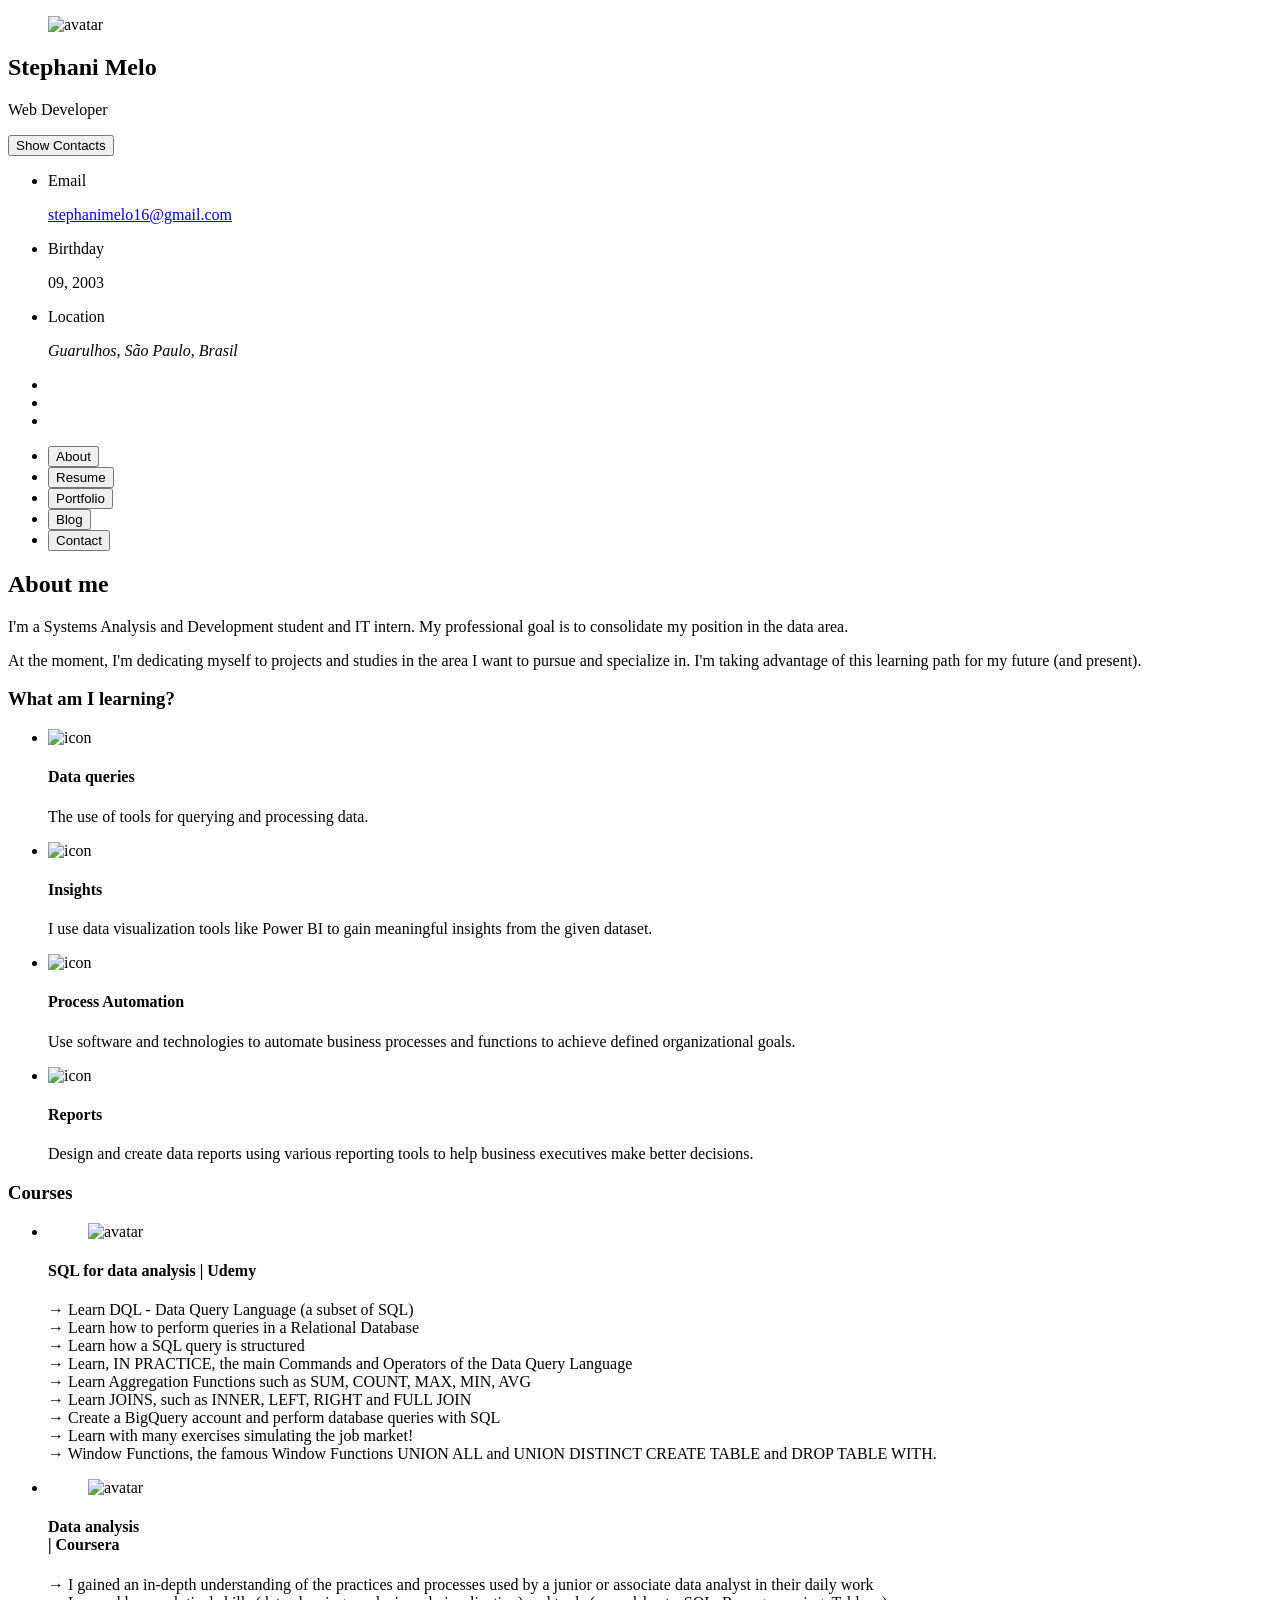
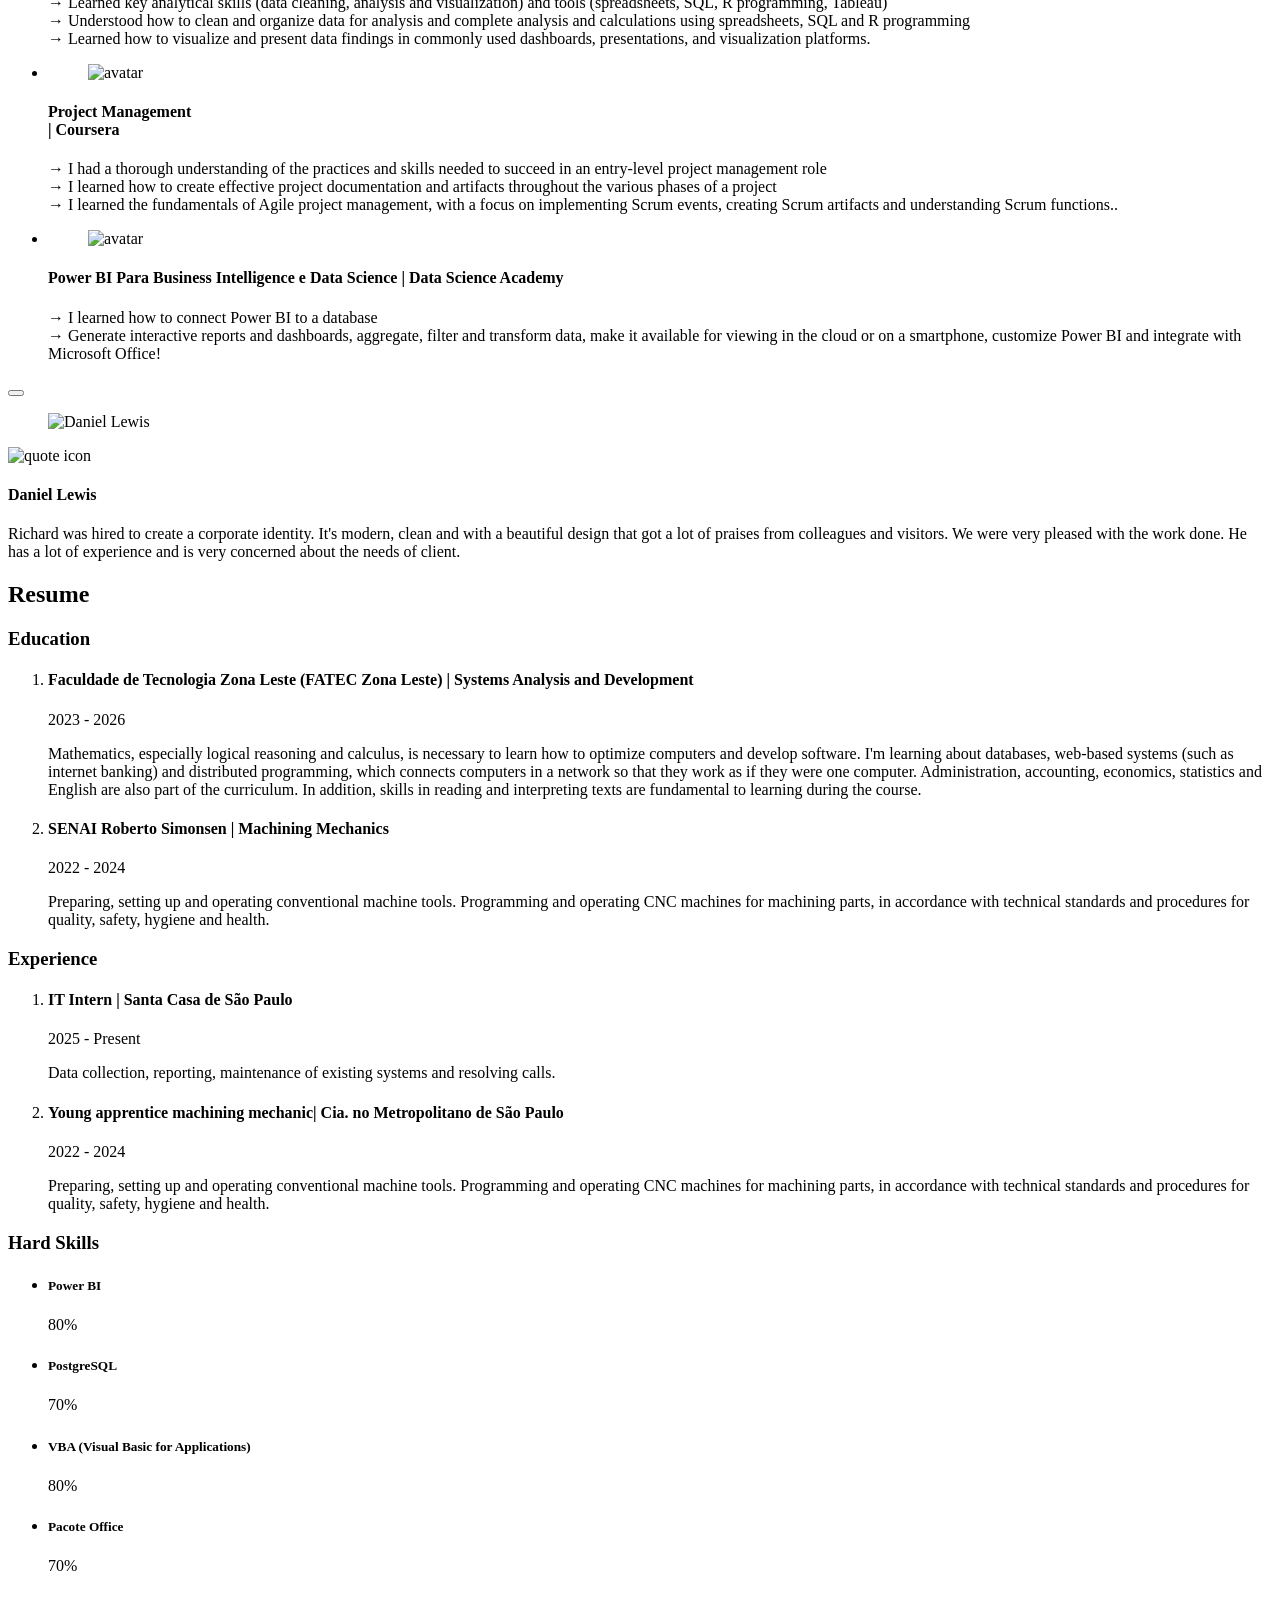
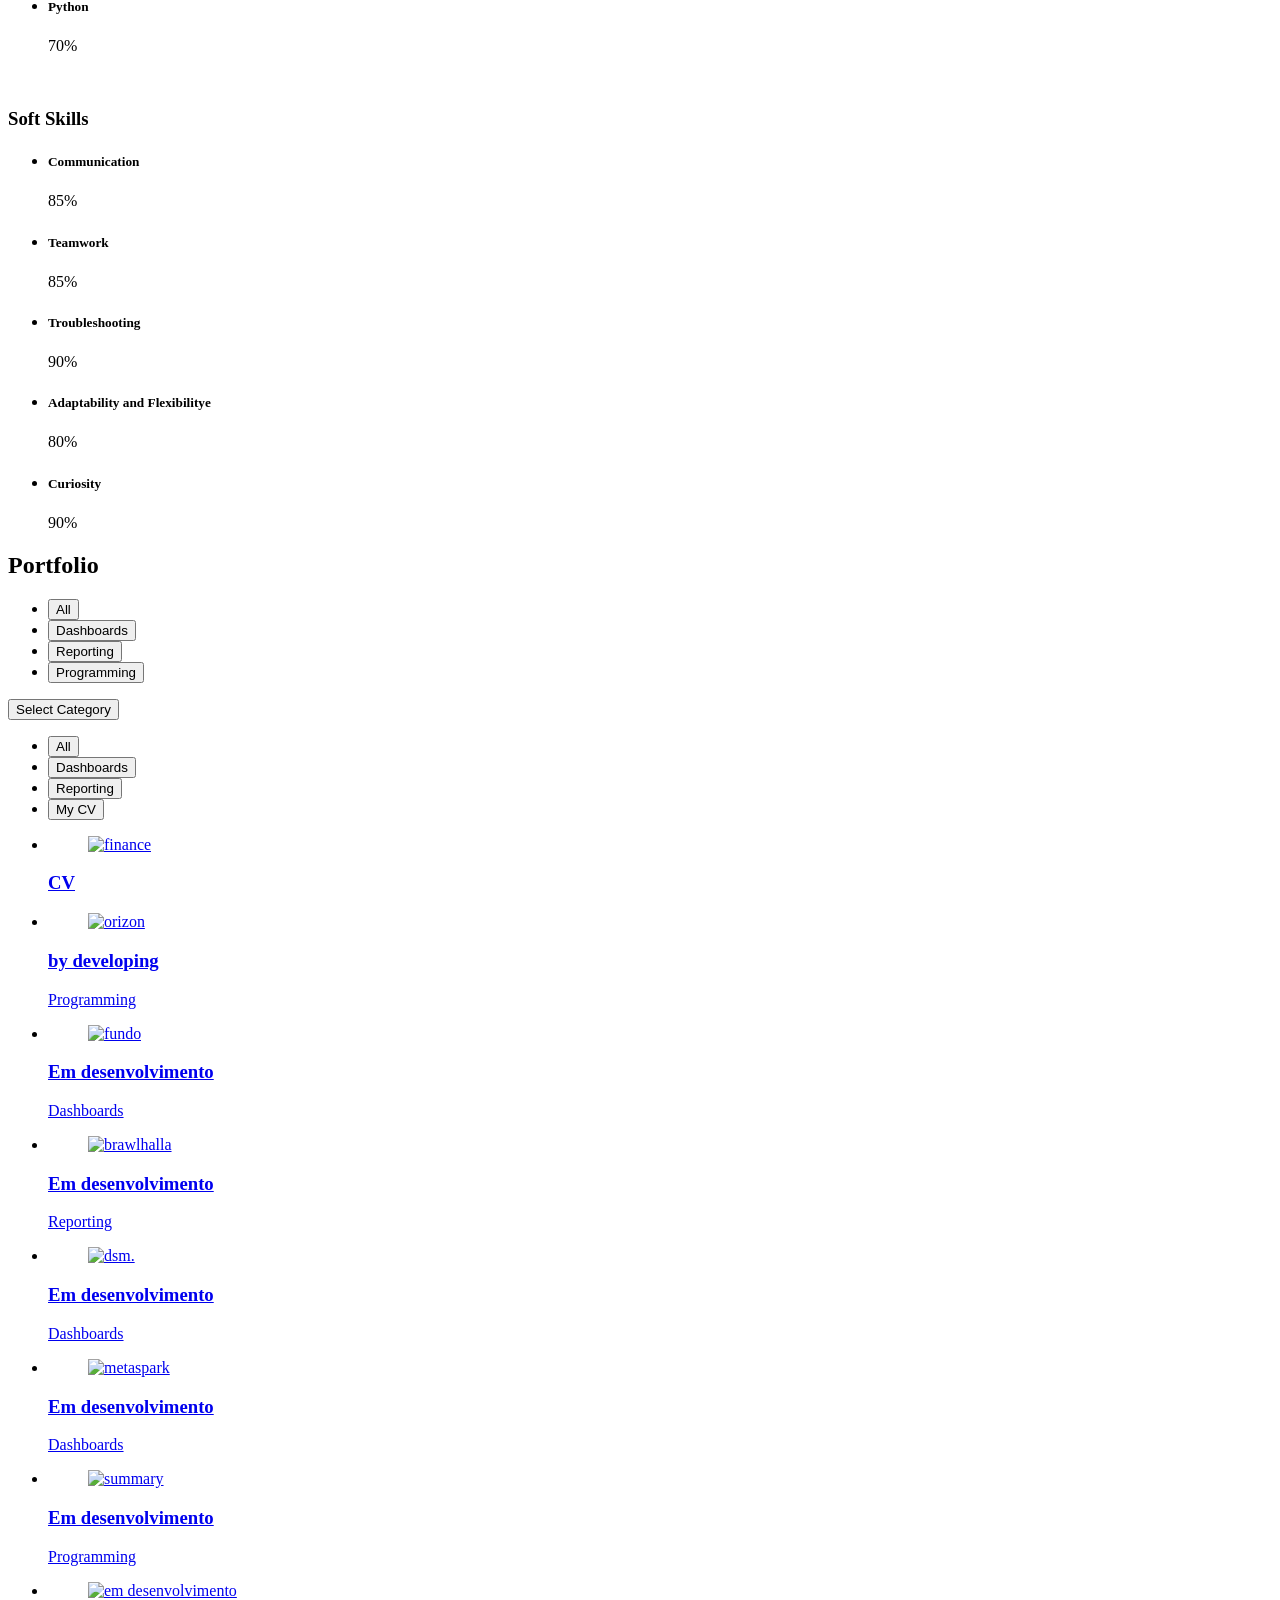
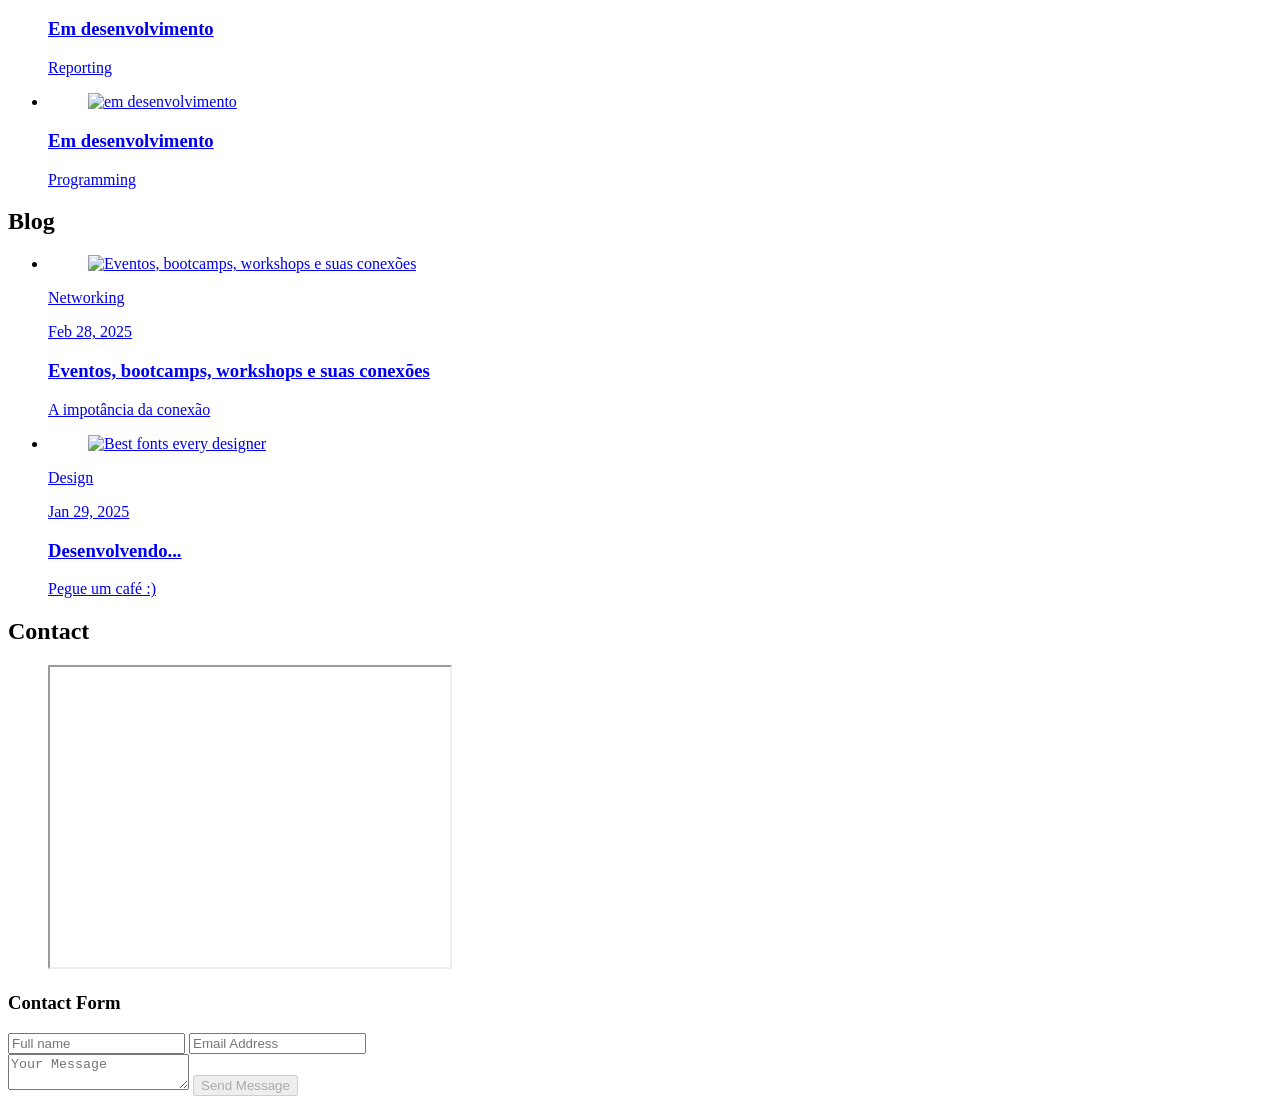
==== index.html @ 2ece6198 "Arquivos para o portfolio" ====
<!DOCTYPE html>
<html lang="en">
<head>
    <meta charset="UTF-8">
    <meta name="viewport" content="width=device-width, initial-scale=1.0">
    <title>Stephani Portfolio</title>
    <link rel="stylesheet" href="style.css">
    <link rel="shortcut icon" href="https://i.postimg.cc/zDj1pmFx/s.png" type="image/x-icon">
</head>
<body>
    <main>
        <aside class="sidebar " data-sidebar>
            <div class="sidebar-info">
                <figure class="avatar-box">
                    <img src="https://i.postimg.cc/Jzg31rG3/unnamed-3-2.png" alt="avatar" width="80">
                </figure>

                <div class="info-content">
                    <h1 class="name" title="Richard Hanrick">Stephani Melo</h1>
                    <p class="title">Web Developer</p>
                </div>

                <button class="info-more-btn" data-sidebar-btn>
                    <span>Show Contacts</span>
                    <ion-icon name="chevron-down"></ion-icon>
                </button>
            </div>

            <div class="sidebar-info-more">
                <div class="separator"></div>

                <ul class="contacts-list">
                    <li class="contact-item">
                        <div class="icon-box">
                            <ion-icon name="mail-outline"></ion-icon>
                        </div>

                        <div class="contact-info">
                            <p class="contact-title">Email</p>

                            <a href="stephanimelo16@gmail.com" class="contact-link">stephanimelo16@gmail.com</a>
                        </div>
                  </li>

                    <li class="contact-item">
                        <div class="icon-box">
                            <ion-icon name="calendar-outline"></ion-icon>
                        </div>

                        <div class="contact-info">
                            <p class="contact-title">Birthday</p>

                            <time datetime="14, 2003">09, 2003</time>
                        </div>
                    </li>

                    <li class="contact-item">
                        <div class="icon-box">
                            <ion-icon name="location-outline"></ion-icon>
                      </div>

                        <div class="contact-info">
                            <p class="contact-title">Location</p>

                            <address>Guarulhos, São Paulo, Brasil</address>
                        </div>
                    </li>
                </ul>

                <div class="separator"></div>

               <ul class="social-list">
                   <li class="social-item">
    <a href="https://github.com/stephanimelo" class="social-link" target="_blank">
        <ion-icon name="logo-github"></ion-icon>
    </a>
</li>
                      <li class="social-item">
    <a href="https://discord.com/channels/@me" class="social-link" target="_blank">
        <ion-icon name="logo-discord"></ion-icon>
    </a>
</li>
                    <li class="social-item">
    <a href="https://br.linkedin.com/in/stephani-melo/" class="social-link" target="_blank">
        <ion-icon name="logo-linkedin"></ion-icon>
    </a>
</li>

                 
                </ul>
            </div>
        </aside>

        <div class="main-content">
            <nav class="navbar">
                <ul class="navbar-list">
                    <li class="navbar-item"><button class="navbar-link active" data-nav-link>About</button></li>
                    <li class="navbar-item"><button class="navbar-link" data-nav-link>Resume</button></li>
                    <li class="navbar-item"><button class="navbar-link" data-nav-link>Portfolio</button></li>
                    <li class="navbar-item"><button class="navbar-link" data-nav-link>Blog</button></li>
                    <li class="navbar-item"><button class="navbar-link" data-nav-link>Contact</button></li>
                </ul>
            </nav>

            <article class="about active" data-page="about">
                <header>
                    <h2 class="h2 article-title">About me</h2>
                </header>

                <section class="about-text">
                    <p>I'm a Systems Analysis and Development student and IT intern. My professional goal is to consolidate my position in the data area.</p>
                    <p>At the moment, I'm dedicating myself to projects and studies in the area I want to pursue and specialize in. I'm taking advantage of this learning path for my future (and present).</p>
                </section>

                <section class="service">
                    <h3 class="h3 service-title">What am I learning?</h3>

                    <ul class="service-list">
                        <li class="service-item">
                            <div class="service-icon-box">
                                <img src="https://www.svgrepo.com/show/530477/index.svg" alt="icon" width="40">
                            </div>

                            <div class="service-content-box">
                                <h4 class="h4 service-item-title">Data queries</h4>
                                <p class="service-item-text">The use of tools for querying and processing data.</p>
                            </div>
                        </li>

                        <li class="service-item">
                            <div class="service-icon-box">
                                <img src="https://www.svgrepo.com/show/530466/fund.svg" alt="icon" width="40">
                            </div>

                            <div class="service-content-box">
                                <h4 class="h4 service-item-title">Insights</h4>
                                <p class="service-item-text">I use data visualization tools like Power BI to gain meaningful insights from the given dataset.</p>
                            </div>
                        </li>

                        <li class="service-item">
                            <div class="service-icon-box">
                                <img src="https://www.svgrepo.com/show/530470/my-category.svg" alt="icon" width="40">
                            </div>

                            <div class="service-content-box">
                                <h4 class="h4 service-item-title">Process Automation</h4>
                                <p class="service-item-text">Use software and technologies to automate business processes and functions to achieve defined organizational goals.</p>
                            </div>
                        </li>

                        <li class="service-item">
                            <div class="service-icon-box">
                                <img src="https://www.svgrepo.com/show/530462/gold.svg" alt="icon" width="40">
                            </div>

                            <div class="service-content-box">
                                <h4 class="h4 service-item-title">Reports</h4>
                                <p class="service-item-text">Design and create data reports using various reporting tools to help business executives make better decisions.</p>
                            </div>
                        </li>
                    </ul>
                </section>

                <section class="testimonials">
                    <h3 class="h3 testimonials-title">Courses</h3>

                    <ul class="testimonials-list has-scrollbar">
                        <li class="testimonials-item">
                            <div class="content-card" data-testimonials-item>
                                <figure class="testimonials-avatar-box">
                                    <img src="https://i.postimg.cc/jqGMjnhY/sql.png" alt="avatar" data-testimonials-avatar width="60">
                                </figure>

                                <h4 class="h4 testimonials-item-title" data-testimonials-title>SQL for data analysis | Udemy</h4>

                                <div class="testimonials-text" data-testimonials-text>
                                    <p>→ Learn DQL - Data Query Language (a subset of SQL) <br>
→ Learn how to perform queries in a Relational Database <br>
→ Learn how a SQL query is structured <br> 
→ Learn, IN PRACTICE, the main Commands and Operators of the Data Query Language <br> 
→ Learn Aggregation Functions such as SUM, COUNT, MAX, MIN, AVG <br>
→ Learn JOINS, such as INNER, LEFT, RIGHT and FULL JOIN <br>
→ Create a BigQuery account and perform database queries with SQL <br>
→ Learn with many exercises simulating the job market! <br>
→ Window Functions, the famous Window Functions UNION ALL and UNION DISTINCT
CREATE TABLE and DROP TABLE
WITH.</p>
                                </div>
                            </div>
                        </li>

                        <li class="testimonials-item">
                            <div class="content-card" data-testimonials-item>
                                <figure class="testimonials-avatar-box">
                                    <img src="https://i.postimg.cc/y8Knmq5f/analysis.png" alt="avatar" data-testimonials-avatar width="60">
                                </figure>

                                <h4 class="h4 testimonials-item-title" data-testimonials-title>Data analysis <br>| Coursera</h4>

                                <div class="testimonials-text" data-testimonials-text>
                                    <p>→ I gained an in-depth understanding of the practices and processes used by a junior or associate data analyst in their daily work
<br>
→ Learned key analytical skills (data cleaning, analysis and visualization) and tools (spreadsheets, SQL, R programming, Tableau) 
<br>
→ Understood how to clean and organize data for analysis and complete analysis and calculations using spreadsheets, SQL and R programming
<br>
→ Learned how to visualize and present data findings in commonly used dashboards, presentations, and visualization platforms.</p>
                                </div>
                            </div>
                        </li>

                        <li class="testimonials-item">
                            <div class="content-card" data-testimonials-item>
                                <figure class="testimonials-avatar-box">
                                    <img src="https://i.postimg.cc/0y9d6YMF/research.png" alt="avatar" data-testimonials-avatar width="60">
                                </figure>

                                <h4 class="h4 testimonials-item-title" data-testimonials-title>Project Management <br>| Coursera</h4>

                                <div class="testimonials-text" data-testimonials-text>
                                    <p>→ I had a thorough understanding of the practices and skills needed to succeed in an entry-level project management role
<br>
→ I learned how to create effective project documentation and artifacts throughout the various phases of a project
<br>
→ I learned the fundamentals of Agile project management, with a focus on implementing Scrum events, creating Scrum artifacts and understanding Scrum functions..</p>
                                </div>
                            </div>
                        </li>

                        <li class="testimonials-item">
                            <div class="content-card" data-testimonials-item>
                                <figure class="testimonials-avatar-box">
                                    <img src="https://i.postimg.cc/Gp2FKbjj/business-report.png" alt="avatar" data-testimonials-avatar width="60">
                                </figure>

                                <h4 class="h4 testimonials-item-title" data-testimonials-title>Power BI Para Business Intelligence e Data Science | Data Science Academy</h4>

                                <div class="testimonials-text" data-testimonials-text>
                                    <p>→ I learned how to connect Power BI to a database
 <br>                                     
→ Generate interactive reports and dashboards, aggregate, filter and transform data, make it available for viewing in the cloud or on a smartphone, customize Power BI and integrate with Microsoft Office!</p>
                                </div>
                            </div>
                        </li>
                    </ul>
                </section>

                <div class="modal-container " data-modal-container>
                    <div class="overlay " data-overlay></div>

                    <section class="testimonials-modal">
                        <button class="modal-close-btn" data-modal-close-btn><ion-icon name="close-outline"></ion-icon></button>

                        <div class="modal-img-wrapper">
                            <figure class="modal-avatar-box">
                                <img src="https://i.postimg.cc/zGDHfn3G/avatar-1.png" alt="Daniel Lewis" width="80" data-modal-img>
                            </figure>

                            <img src="https://i.postimg.cc/mZ00RwX7/icon-quote.png" alt="quote icon">
                        </div>

                        <div class="modal-content">
                            <h4 class="h3 modal-title" data-modal-title>Daniel Lewis</h4>
                            <time datetime=""></time>

                            <div class="modal-text" data-modal-text>
                                <p>Richard was hired to create a corporate identity. It's modern, clean and with a beautiful design that got a lot of praises from colleagues and visitors. We were very pleased with the work done. He has a lot of experience and is very concerned about the needs of client.</p>
                            </div>
                        </div>
                    </section>
                </div>

            </article>
            
            <article class="resume " data-page="resume">
                <header>
                    <h2 class="h2 article-title">Resume</h2>
                </header>

                <section class="timeline">
                    <div class="title-wrapper">
                        <div class="icon-box"><ion-icon name="book-outline"></ion-icon></div>

                        <h3 class="h3">Education</h3>
                    </div>

                    <ol class="timeline-list">
                        <li class="timeline-item">
                            <h4 class="h4 timeline-item-title">Faculdade de Tecnologia Zona Leste (FATEC Zona Leste) | Systems Analysis and Development</h4>
                            <span>2023 - 2026</span>
                            <p class="timeline-text">Mathematics, especially logical reasoning and calculus, is necessary to learn how to optimize computers and develop software. I'm learning about databases, web-based systems (such as internet banking) and distributed programming, which connects computers in a network so that they work as if they were one computer.
Administration, accounting, economics, statistics and English are also part of the curriculum. In addition, skills in reading and interpreting texts are fundamental to learning during the course.</p>
                        </li>

                        <li class="timeline-item">
                            <h4 class="h4 timeline-item-title">SENAI Roberto Simonsen | Machining Mechanics</h4>
                            <span>2022 - 2024</span>
                            <p class="timeline-text">Preparing, setting up and operating conventional machine tools. Programming and operating CNC machines for machining parts, in accordance with technical standards and procedures for quality, safety, hygiene and health.</p>
                        </li>

                        </li>
                    </ol>
                </section>

                <section class="timeline">
                    <div class="title-wrapper">
                        <div class="icon-box"><ion-icon name="book-outline"></ion-icon></div>

                        <h3 class="h3">Experience</h3>
                    </div>

                    <ol class="timeline-list">
                        <li class="timeline-item">
                            <h4 class="h4 timeline-item-title">IT Intern | Santa Casa de São Paulo</h4>
                            <span>2025 - Present</span>
                            <p class="timeline-text">Data collection, reporting, maintenance of existing systems and resolving calls.</p>
                        </li>

                        <li class="timeline-item">
                            <h4 class="h4 timeline-item-title">Young apprentice machining mechanic| Cia. no Metropolitano de São Paulo</h4>
                            <span>2022 - 2024</span>
                            <p class="timeline-text">Preparing, setting up and operating conventional machine tools. Programming and operating CNC machines for machining parts, in accordance with technical standards and procedures for quality, safety, hygiene and health.</p>
                        </li>

                        </li>
                    </ol>
                </section>

                <section class="skill">
                    <h3 class="h3 skills-title">Hard Skills</h3>

                    <ul class="skills-list content-card">
                        <li class="skills-item">
                            <div class="title-wrapper">
                                <h5 class="h5">Power BI</h5>
                                <data value="80">80%</data>
                            </div>

                            <div class="skills-progress-bg">
                                <div class="skills-progress-fill" style="width: 80%;"></div>
                            </div>
                        </li>

                        <li class="skills-item">
                            <div class="title-wrapper">
                                <h5 class="h5">PostgreSQL</h5>
                                <data value="70">70%</data>
                            </div>

                            <div class="skills-progress-bg">
                                <div class="skills-progress-fill" style="width: 70%;"></div>
                            </div>
                        </li>

                        <li class="skills-item">
                            <div class="title-wrapper">
                                <h5 class="h5">VBA (Visual Basic for Applications)</h5>
                                <data value="80">80%</data>
                            </div>

                            <div class="skills-progress-bg">
                                <div class="skills-progress-fill" style="width: 80%;"></div>
                            </div>
                        </li>

                        <li class="skills-item">
                            <div class="title-wrapper">
                                <h5 class="h5">Pacote Office</h5>
                                <data value="70">70%</data>
                            </div>

                            <div class="skills-progress-bg">
                                <div class="skills-progress-fill" style="width: 70%;"></div>
                            </div>
                        </li>
                   <li class="skills-item">
            <div class="title-wrapper">
                <h5 class="h5">Python</h5>
                <data value="70">70%</data>
            </div>   
                <div class="skills-progress-bg">
                                <div class="skills-progress-fill" style="width: 70%;"></div>       
                     
                   </ul>
</section>
          <br>  
<!-- COMEÇA AQUI O "Soft Skills" SEPARADO -->
<section class="skill">
    <h3 class="h3 skills-title">Soft Skills</h3>

    <ul class="skills-list content-card">
        <li class="skills-item">
            <div class="title-wrapper">
                <h5 class="h5">Communication</h5>
                <data value="85">85%</data>
            </div>

            <div class="skills-progress-bg">
                <div class="skills-progress-fill" style="width: 85%;"></div>
            </div>
        </li>

        <li class="skills-item">
            <div class="title-wrapper">
                <h5 class="h5">Teamwork</h5>
                <data value="85">85%</data>
            </div>

            <div class="skills-progress-bg">
                <div class="skills-progress-fill" style="width: 85%;"></div>
            </div>
        </li>

        <li class="skills-item">
            <div class="title-wrapper">
                <h5 class="h5">Troubleshooting</h5>
                <data value="90">90%</data>
            </div>

            <div class="skills-progress-bg">
                <div class="skills-progress-fill" style="width: 90%;"></div>
            </div>
        </li>

        <li class="skills-item">
            <div class="title-wrapper">
                <h5 class="h5">Adaptability and Flexibilitye</h5>
                <data value="80">80%</data>
            </div>

            <div class="skills-progress-bg">
                <div class="skills-progress-fill" style="width: 80%;"></div>
            </div>
        </li>

        <li class="skills-item">
            <div class="title-wrapper">
                <h5 class="h5">Curiosity</h5>
                <data value="90">90%</data>
            </div>

            <div class="skills-progress-bg">
                <div class="skills-progress-fill" style="width: 90%;"></div>
            </div>
        </li>
        <!-- FIM DO "Soft Skills" -->
    </ul>
</section>
   
                  
                    </ul>
                </section>
            </article>
            
          
          

            <article class="portfolio " data-page="portfolio">
                <header>
                    <h2 class="h2 article-title">Portfolio</h2>
                </header>

                <section class="projects">
                    <ul class="filter-list">
                        <li class="filter-item"><button class="active" data-filter-btn>All</button></li>
                        <li class="filter-item"><button data-filter-btn>Dashboards</button></li>
                        <li class="filter-item"><button data-filter-btn>Reporting</button></li>
                        <li class="filter-item"><button data-filter-btn>Programming</button></li>
                    </ul>

                    <div class="filter-select-box">
                        <button class="filter-select " data-select>
                            <div class="select-value" data-select-value>Select Category</div>

                            <div class="select-icon">
                                <ion-icon name="chevron-down"></ion-icon>
                            </div>
                        </button>

                        <ul class="select-list">
                            <li class="select-item"><button data-select-item>All</button></li>
                            <li class="select-item"><button data-select-item>Dashboards</button></li>
                            <li class="select-item"><button data-select-item>Reporting</button></li>
                            <li class="select-item"><button data-select-item>My CV</button></li>
                        </ul>
                    </div>

                    <ul class="project-list">
                        <li class="project-item active" data-filter-item data-category="meu cv">
                           <a href="https://fatecspgov-my.sharepoint.com/my?id=%2Fpersonal%2Fstephani%5Fmelo%5Ffatec%5Fsp%5Fgov%5Fbr%2FDocuments%2FCVstephanimelo%2Epdf&parent=%2Fpersonal%2Fstephani%5Fmelo%5Ffatec%5Fsp%5Fgov%5Fbr%2FDocuments" target="_blank">
    <!-- conteúdo do link -->


                              
                                <figure class="project-img">
                                    <div class="project-item-icon-box">
                                        <ion-icon name="eye-outline"></ion-icon>
                                    </div>

                                    <img src="https://i.postimg.cc/Y2WzHchh/Captura-de-tela-2-3-2025-222655-fatecspgov-my-sharepoint-com.jpg" alt="finance" loading="lazy">
                                </figure>

                                <h3 class="project-title">CV</h3>
                                <p class="project-category"></p>
                            </a>
                        </li>

                        <li class="project-item active" data-filter-item data-category="programming">
                             <a href="https://fatecspgov-my.sharepoint.com/my?id=%2Fpersonal%2Fstephani%5Fmelo%5Ffatec%5Fsp%5Fgov%5Fbr%2FDocuments%2FCVstephanimelo%2Epdf&parent=%2Fpersonal%2Fstephani%5Fmelo%5Ffatec%5Fsp%5Fgov%5Fbr%2FDocuments" target="_blank">
    <!-- conteúdo do link -->
                                <figure class="project-img">
                                    <div class="project-item-icon-box">
                                        <ion-icon name="eye-outline"></ion-icon>
                                    </div>

                                    <img src="https://i.postimg.cc/bNrcM2Wt/project-2.png" alt="orizon" loading="lazy">
                                </figure>

                                <h3 class="project-title">by developing</h3>
                                <p class="project-category">Programming</p>
                            </a>
                        </li>

                        <li class="project-item active" data-filter-item data-category="Dashboards">
                            <a href="#">
                                <figure class="project-img">
                                    <div class="project-item-icon-box">
                                        <ion-icon name="eye-outline"></ion-icon>
                                    </div>

                                    <img src="https://i.postimg.cc/jSJVqYsq/project-3.jpg" alt="fundo" loading="lazy">
                                </figure>

                                <h3 class="project-title">Em desenvolvimento</h3>
                                <p class="project-category">Dashboards</p>
                            </a>
                        </li>

                        <li class="project-item active" data-filter-item data-category="reporting">
                            <a href="#">
                                <figure class="project-img">
                                    <div class="project-item-icon-box">
                                        <ion-icon name="eye-outline"></ion-icon>
                                    </div>

                                    <img src="https://i.postimg.cc/dtpXxNGb/project-4.png" alt="brawlhalla" loading="lazy">
                                </figure>

                                <h3 class="project-title">Em desenvolvimento</h3>
                                <p class="project-category">Reporting</p>
                            </a>
                        </li>

                        <li class="project-item active" data-filter-item data-category="web design">
                            <a href="#">
                                <figure class="project-img">
                                    <div class="project-item-icon-box">
                                        <ion-icon name="eye-outline"></ion-icon>
                                    </div>

                                    <img src="https://i.postimg.cc/43T0JKLw/project-5.png" alt="dsm." loading="lazy">
                                </figure>

                                <h3 class="project-title">Em desenvolvimento</h3>
                                <p class="project-category">Dashboards</p>
                            </a>
                        </li>

                        <li class="project-item active" data-filter-item data-category="web design">
                            <a href="#">
                                <figure class="project-img">
                                    <div class="project-item-icon-box">
                                        <ion-icon name="eye-outline"></ion-icon>
                                    </div>

                                    <img src="https://i.postimg.cc/qR1DX1kZ/project-6.png" alt="metaspark" loading="lazy">
                                </figure>

                                <h3 class="project-title">Em desenvolvimento</h3>
                                <p class="project-category">Dashboards</p>
                            </a>
                        </li>

                        <li class="project-item active" data-filter-item data-category="web development">
                            <a href="#">
                                <figure class="project-img">
                                    <div class="project-item-icon-box">
                                        <ion-icon name="eye-outline"></ion-icon>
                                    </div>

                                    <img src="https://i.postimg.cc/Kj4q9tjc/project-7.png" alt="summary" loading="lazy">
                                </figure>

                                <h3 class="project-title">Em desenvolvimento</h3>
                                <p class="project-category">Programming</p>
                            </a>
                        </li>

                        <li class="project-item active" data-filter-item data-category="reporting">
                            <a href="#">
                                <figure class="project-img">
                                    <div class="project-item-icon-box">
                                        <ion-icon name="eye-outline"></ion-icon>
                                    </div>

                                    <img src="https://i.postimg.cc/rw2j4B1w/project-8.jpg" alt="em desenvolvimento" loading="lazy">
                                </figure>

                                <h3 class="project-title">Em desenvolvimento</h3>
                                <p class="project-category">Reporting</p>
                            </a>
                        </li>

                        <li class="project-item active" data-filter-item data-category="programming">
                            <a href="#">
                                <figure class="project-img">
                                    <div class="project-item-icon-box">
                                        <ion-icon name="eye-outline"></ion-icon>
                                    </div>

                                    <img src="https://i.postimg.cc/7LxNsSQv/project-9.png" alt="em desenvolvimento" loading="lazy">
                                </figure>

                                <h3 class="project-title">Em desenvolvimento</h3>
                                <p class="project-category">Programming</p>
                            </a>
                        </li>
                    </ul>
                </section>
            </article>

            <article class="blog " data-page="blog">
                <header>
                    <h2 class="h2 article-title">Blog</h2>
                </header>

                <section class="blog-posts">
                    <ul class="blog-posts-list">
                        <li class="blog-post-item">
                           <a href="https://medium.com/@stephani.melo22/eventos-bootcamps-workshops-e-suas-conex%C3%B5es-2bd0e478cda9" target="_blank">
    <!-- conteúdo do link -->

                                    <figure class="blog-banner-box">
                                        <img src="https://i.postimg.cc/MK4mBVmb/blog-svgrepo-com.png" alt="Eventos, bootcamps, workshops e suas conexões" loading="lazy">
                                    </figure>

                                <div class="blog-content">
                                    <div class="blog-meta">
                                        <p class="blog-category">Networking</p>
                                        <span class="dot"></span>
                                        <time datetime="2025-02-23">Feb 28, 2025</time>
                                    </div>

                                    <h3 class="h3 blog-item-title">Eventos, bootcamps, workshops e suas conexões</h3>
                                    <p class="blog-text">A impotância da conexão</p>
                                </div>
                            </a>
                        </li>

                        <li class="blog-post-item">
                            <a href="#">
                                <figure class="blog-banner-box">
                                    <img src="https://i.postimg.cc/26HrdVPg/loading-bar.png" alt="Best fonts every designer" loading="lazy">
                                </figure>


                                <div class="blog-content">
                                    <div class="blog-meta">
                                        <p class="blog-category">Design</p>
                                        <span class="dot"></span>
                                        <time datetime="2025-01-29">Jan 29, 2025</time>
                                    </div>

                                    <h3 class="h3 blog-item-title">Desenvolvendo... </h3>
                                    <p class="blog-text">Pegue um café :)</p>
                                </div>
                            </a>
                        </li>

                    </ul>
                </section>
            </article>

            <article class="contact " data-page="contact">
                <header>
                    <h2 class="h2 article-title">Contact</h2>
                </header>

                <section class="mapbox" data-mapbox>
                    <figure>
                        <iframe src="https://www.google.com/maps/embed?pb=!1m18!1m12!1m3!1d3658.109635278246!2d-46.604689!3d-23.355574!2m3!1f0!2f0!3f0!3m2!1i1024!2i768!4f13.1!3m3!1m2!1s0x94ce5b64a99bda17%3A0xe053b679fd9d16b9!2sGuarulhos%2C%20SP%2C%20Brasil!5e0!3m2!1sen!2sbd!4v1647610404894!5m2!1sen!2sbd&zoom=1"
                         width="400" height="300" loading="lazy"></iframe>
                    </figure>
                </section>


                <section class="contact-form">
                    <h3 class="h3 form-title">Contact Form</h3>

                    <form action="#" class="form" data-form>
                        <div class="input-wrapper">
                            <input type="text" name="fullname" class="form-input" placeholder="Full name" required data-form-input>
                            <input type="email" name="email" class="form-input" placeholder="Email Address" required data-form-input>
                        </div>

                        <textarea name="message" class="form-input" placeholder="Your Message" required data-form-input=""></textarea>

                        <button class="form-btn" type="submit" disabled data-form-btn>
                            <ion-icon name="paper-plane"></ion-icon>
                            <span>Send Message</span>
                        </button>
                    </form>
                </section>
            </article>
        </div>
    </main>

    <script src="main.js"></script>

    <script type="module" src="https://unpkg.com/ionicons@7.1.0/dist/ionicons/ionicons.esm.js"></script>
    <script nomodule src="https://unpkg.com/ionicons@7.1.0/dist/ionicons/ionicons.js"></script>
</body>
</html>
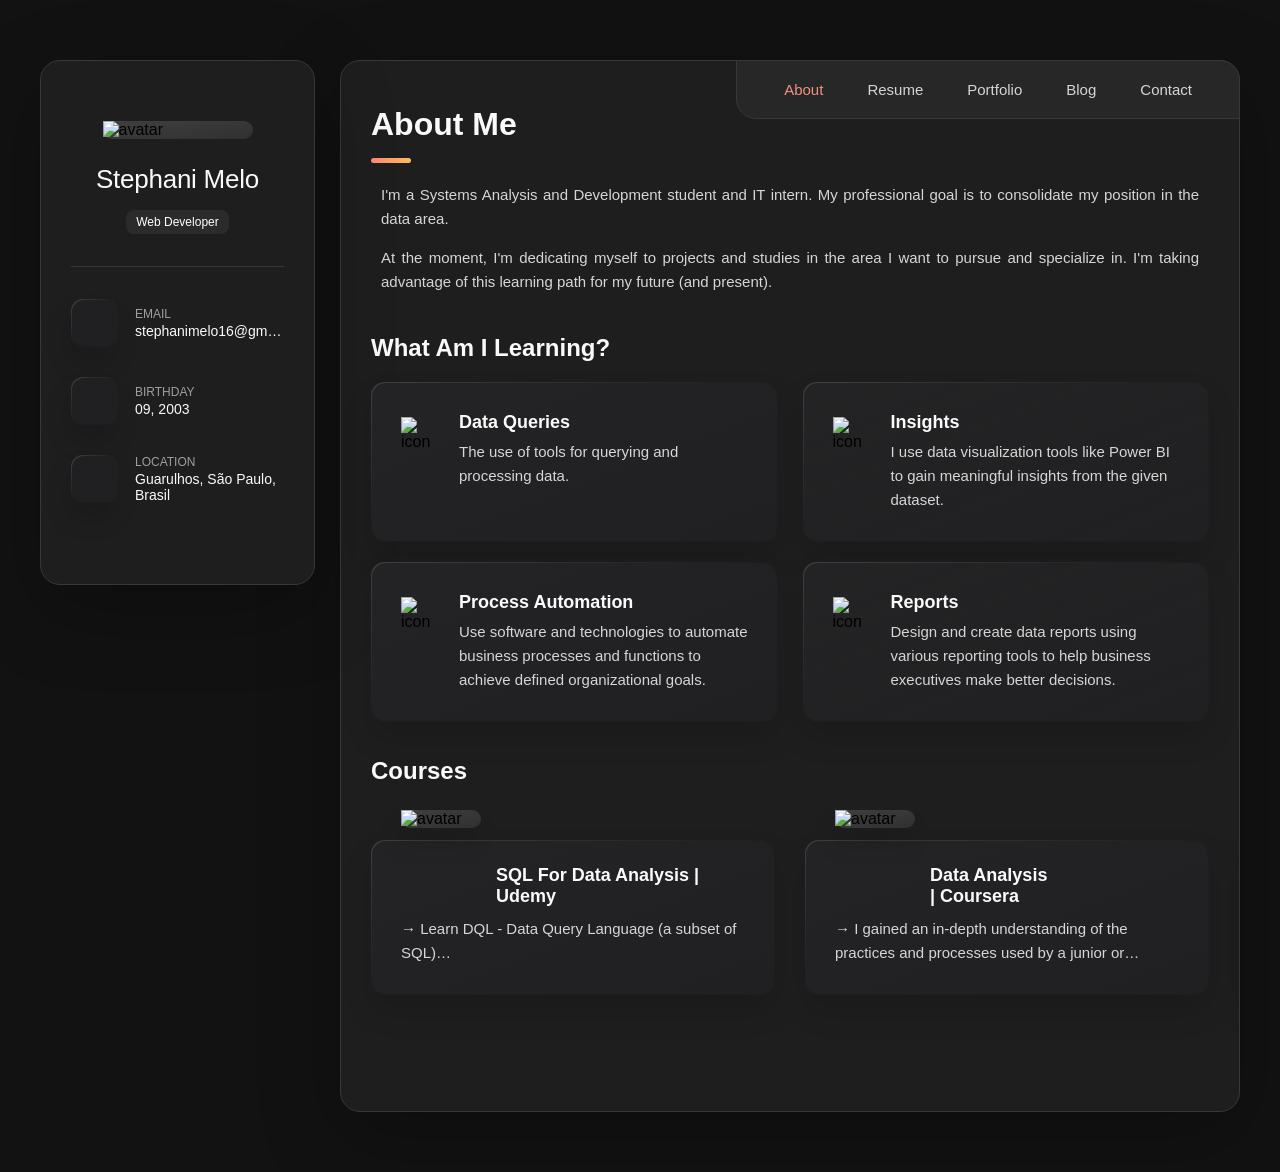
==== commit bf2cd1c3: "Add files via upload" ====
--- a/index.html
+++ b/index.html
@@ -1,3 +1,13 @@
+<!DOCTYPE html>
+<html lang="en" >
+<head>
+  <meta charset="UTF-8">
+  <title>Portfolio.s</title>
+  <link rel="stylesheet" href="./style.css">
+
+</head>
+<body>
+<!-- partial:index.partial.html -->
 <!DOCTYPE html>
 <html lang="en">
 <head>
@@ -721,4 +731,9 @@
     <script type="module" src="https://unpkg.com/ionicons@7.1.0/dist/ionicons/ionicons.esm.js"></script>
     <script nomodule src="https://unpkg.com/ionicons@7.1.0/dist/ionicons/ionicons.js"></script>
 </body>
-</html>+</html>
+<!-- partial -->
+  <script  src="./script.js"></script>
+
+</body>
+</html>
--- a/style.css
+++ b/style.css
@@ -0,0 +1,1464 @@
+@import url('https://fonts.googleapis.com/css2?family=Poppins:ital,wght@0,100;0,200;0,300;0,400;0,500;0,600;0,700;0,800;0,900;1,100;1,200;1,300;1,400;1,500;1,600;1,700;1,800;1,900&display=swap');
+
+:root {
+    --bg-gradient-onyx: linear-gradient(to bottom right, hsl(240, 1%, 25%) 3%, hsl(0, 0%, 19%) 97%);
+    --bg-gradient-jet: linear-gradient(to bottom right, hsla(240, 1%, 18%, .251) 3%, hsla(240, 2%, 11%, 0) 100%), hsl(240, 2%, 13%);
+    --bg-gradient-yellow1: linear-gradient(to bottom right, hsl(45, 100%, 71%) 0%, hsla(36, 100%, 69%, 0) 50%);
+    --bg-gradient-pink2: linear-gradient(135deg, hsla(45, 100%, 71%, .251) 0%, hsla(35, 100%, 68%, 0) 59.86%), hsl(240, 2%, 13%);
+    --border-gradient-onyx: linear-gradient(to bottom right, hsl(0, 0%, 25%) 0%, hsla(0, 0%, 25%, 0) 50%);
+    --text-gradient-yellow: linear-gradient(to right, hsl(10, 100%, 72%), hsl(35, 100%, 68%));
+
+    --jet: hsl(0, 0%, 22%);
+    --onyx: hsl(240, 1%, 17%);
+    --eerie-black1: hsl(240, 2%, 13%);
+    --eerie-black2: hsl(240, 2%, 12%);
+    --smoky-black: hsl(0, 0%, 7%);
+    --white1: hsl(0, 0%, 100%);
+    --white2: hsl(0, 0%, 98%);
+    --orange-yellow-crayola: hsl(10, 80%, 72%);
+    --vegas-gold: hsl(45, 54%, 58%);
+    --light-gray: hsl(0, 0%, 84%);
+    --light-gray70: hsla(0, 0%, 84%, .7);
+    --bittersweet-shimmer: hsl(0, 43%, 51%);
+
+    --ff-poppins: 'Poppins', sans-serif;
+
+    --fs1: 24px;
+    --fs2: 18px;
+    --fs3: 17px;
+    --fs4: 16px;
+    --fs5: 15px;
+    --fs6: 14px;
+    --fs7: 13px;
+    --fs8: 12px;
+
+    --fw300: 300;
+    --fw400: 400;
+    --fw500: 500;
+    --fw600: 600;
+
+    --shadow1: -4px 8px 24px hsla(0, 0%, 0%, .25);
+    --shadow2: 0px 16px 30px hsla(0, 0%, 0%, .25);
+    --shadow3: 0px 16px 40px hsla(0, 0%, 0%, .25);
+    --shadow4: 0px 25px 50px hsla(0, 0%, 0%, .15);
+    --shadow5: 0px 24px 80px hsla(0, 0%, 0%, .25);
+
+    --transition1: .25s ease;
+    --transition2: .5s ease-in-out;
+}
+
+*, *::before, *::after {
+    margin: 0;
+    padding: 0;
+    box-sizing: border-box;
+}
+
+a {text-decoration: none; }
+
+li {list-style: none; }
+
+img, ion-icon, a, button, time, span { display: block; }
+
+button {
+    font: inherit;
+    background: none;
+    border: none;
+    text-align: left;
+    cursor: pointer;
+}
+
+input, textarea {
+    display: block;
+    width: 100%;
+    background: none;
+    font: inherit;
+}
+
+::selection {
+    background: var(--orange-yellow-crayola);
+    color: var(--smoky-black);
+}
+
+:focus { outline-color: var(--orange-yellow-crayola); }
+
+html { font-family: var(--ff-poppins); }
+
+body { background: var(--smoky-black); }
+
+main {
+    margin: 15px 12px;
+    margin-bottom: 75px;
+    min-width: 259px;
+}
+
+.sidebar, article {
+    background: var(--eerie-black2);
+    border: 1px solid var(--jet);
+    border-radius: 20px;
+    box-shadow: var(--shadow1);
+    z-index: 1;
+    padding: 15px;
+}
+
+    .sidebar.active { max-height: 405px; }
+
+.separator {
+    width: 100%;
+    height: 1px;
+    background: var(--jet);
+    margin: 16px 0;
+}
+
+.icon-box {
+    position: relative;
+    background: var(--border-gradient-onyx);
+    width: 30px;
+    height: 30px;
+    border-radius: 8px;
+    display: flex;
+    justify-content: center;
+    align-items: center;
+    font-size: 16px;
+    color: var(--orange-yellow-crayola);
+    box-shadow: var(--shadow1);
+    z-index: 1;
+}
+
+    .icon-box::before {
+        content: '';
+        position: absolute;
+        inset: 1px;
+        background: var(--eerie-black1);
+        border-radius: inherit;
+        z-index: -1;
+    }
+
+    .icon-box ion-icon { --ionicon-stroke-width: 35px; }
+
+article { display: none; }
+
+    article.active { 
+        display: block;
+        animation: fade .5s ease backwards;
+    }
+
+        @keyframes fade {
+            0% { opacity: 0; }
+            100% { opacity: 1; }
+        }
+
+.h2, .h3, .h4, .h5 { 
+    color: var(--white2);
+    text-transform: capitalize;
+}
+
+    .h2 { font-size: var(--fs1); }
+    .h3 { font-size: var(--fs2); }
+    .h4 { font-size: var(--fs4); }
+    .h5 { 
+        font-size: var(--fs7);
+        font-weight: var(--fw500); 
+    }
+
+.article-title {
+    position: relative;
+    padding-bottom: 7px;
+}
+
+    .article-title::after {
+        content: '';
+        position: absolute;
+        bottom: 0;
+        left: 0;
+        width: 30px;
+        height: 3px;
+        background: var(--text-gradient-yellow);
+        border-radius: 3px;
+    }
+
+.has-scrollbar::-webkit-scrollbar {
+    width: 5px;
+    height: 5px;
+}
+
+.has-scrollbar::-webkit-scrollbar-track {
+    background: var(--onyx);
+    border-radius: 5px;
+}
+
+.has-scrollbar::-webkit-scrollbar-thumb {
+    background: var(--orange-yellow-crayola);
+    border-radius: 5px;
+}
+
+.has-scrollbar::-webkit-scrollbar-button { width: 20px; }
+
+.content-card {
+    position: relative;
+    background: var(--border-gradient-onyx);
+    padding: 15px;
+    padding-top: 45px;
+    border-radius: 14px;
+    box-shadow: var(--shadow2);
+    cursor: pointer;
+    z-index: 1;
+}
+
+    .content-card::before {
+        content: '';
+        position: absolute;
+        inset: 1px;
+        background: var(--bg-gradient-jet);
+        border-radius: inherit;
+        z-index: -1;
+    }
+
+/*ASIDE - SIDEBAR*/
+
+.sidebar {
+    margin-bottom: 15px;
+    max-height: 112px;
+    overflow: hidden;
+    padding: 15px;
+    transition: var(--transition2);
+}
+
+.sidebar-info {
+    position: relative;
+    display: flex;
+    justify-content: flex-start;
+    align-items: center;
+    gap: 15px;
+}
+
+
+
+.avatar-box {
+    background: var(--bg-gradient-onyx);
+    border-radius: 20px;
+}
+
+.info-content .name {
+    color: var(--white2);
+    font-size: var(--fs3);
+    font-weight: var(--fw500);
+    letter-spacing: -0.25px;
+    margin-bottom: 10px;
+}
+
+.info-content .title {
+    color: var(--white1);
+    background: var(--onyx);
+    font-size: var(--fs8);
+    font-weight: var(--fw300);
+    width: max-content;
+    padding: 3px 12px;
+    border-radius: 8px;
+}
+
+.info-more-btn {
+    position: absolute;
+    top: -15px;
+    right: -15px;
+    border-radius: 0 15px;
+    font-size: 13px;
+    color: var(--orange-yellow-crayola);
+    background: var(--border-gradient-onyx);
+    padding: 10px;
+    box-shadow: var(--shadow2);
+    transition: var(--transition1);
+    z-index: 1;
+}
+
+    .info-more-btn::before {
+        content: '';
+        position: absolute;
+        inset: 1px;
+        border-radius: inherit;
+        background: var(--bg-gradient-jet);
+        transition: var(--transition1);
+        z-index: -1;
+    }
+
+        .info-more-btn:hover, .info-more-btn:focus { background: var(--bg-gradient-yellow1); }
+        .info-more-btn:hover::before, .info-more-btn:focus::before { background: var(--bg-gradient-yellow2); }
+
+    .info-more-btn span { display: none; }
+
+.sidebar-info-more {
+    opacity: 0;
+    visibility: hidden;
+    transition: var(--transition2);
+}
+
+    .sidebar.active .sidebar-info-more {
+        opacity: 1;
+        visibility: visible;
+    }
+
+.contacts-list {
+    display: grid;
+    grid-template-columns: 1fr;
+    gap: 16px;
+}
+
+.contact-item {
+    min-width: 100%;
+    display: flex;
+    align-items: center;
+    gap: 16px;
+}
+
+.contact-info {
+    max-width: calc(100% - 46px);
+    width: calc(100% - 46px);
+}
+
+    .contact-info :is(.contact-link, time, address) {
+        color: var(--white2);
+        font-size: var(--fs7);
+    }
+
+    .contact-info address { font-style: normal; }
+
+.contact-title {
+    color: var(--light-gray70);
+    font-size: var(--fs8);
+    text-transform: uppercase;
+    margin-bottom: 2px;
+}
+
+.social-list {
+    display: flex;
+    justify-content: flex-start;
+    align-items: center;
+    gap: 20px;
+    padding-bottom: 20px;
+    padding-left: 5px;
+}
+
+.social-item .social-link {
+    color: var(--light-gray70);
+    font-size: 30px;
+}
+
+    .social-item .social-link:hover { color: var(--light-gray); }
+
+/*NAVBAR*/
+
+.navbar {
+    position: fixed;
+    bottom: 0;
+    left: 0;
+    width: 100%;
+    background: hsla(240, 1%, 17%, .75);
+    backdrop-filter: blur(10px);
+    border: 1px solid var(--jet);
+    border-radius: 12px 12px 0 0;
+    box-shadow: var(--shadow2);
+    z-index: 5;
+}
+
+.navbar-list {
+    display: flex;
+    flex-wrap: wrap;
+    justify-content: center;
+    align-items: center;
+    padding: 0 10px;
+}
+
+.navbar-link {
+    color: var(--light-gray);
+    font-size: var(--fs8);
+    padding: 20px 7px;
+    transition: color var(--transition1);
+}
+
+    .navbar-link:hover, .navbar-link:focus { color: var(--light-gray70); }
+    .navbar-link.active { color: var(--orange-yellow-crayola); }
+
+/*ABOUT*/
+
+.about .article-title { 
+    margin-bottom: 15px;
+    margin-top: 15px;
+}
+
+.about-text {
+    color: var(--light-gray);
+    font-size: var(--fs6);
+    font-weight: var(--fw300);
+    line-height: 1.6;
+}
+
+    .about-text p { 
+        margin-bottom: 15px;
+        text-align: justify;
+        padding-left: 10px;
+        padding-right: 10px;
+     }
+
+.service { margin-bottom: 35px; }
+
+.service-title { margin-bottom: 20px; }
+
+.service-list {
+    display: grid;
+    grid-template-columns: 1fr;
+    gap: 20px;
+}
+
+.service-item {
+    position: relative;
+    background: var(--border-gradient-onyx);
+    padding: 20px;
+    border-radius: 14px;
+    box-shadow: var(--shadow2);
+    z-index: 1;
+}
+
+    .service-item::before {
+        content: '';
+        position: absolute;
+        inset: 1px;
+        background: var(--bg-gradient-jet);
+        border-radius: inherit;
+        z-index: -1;
+    }
+
+.service-icon-box { margin-bottom: 10px; }
+    .service-icon-box img { margin: auto; }
+
+.service-content-box { text-align: center; }
+.service-item-title { margin-bottom: 7px; }
+
+.service-item-text {
+    color: var(--light-gray);
+    font-size: var(--fs6);
+    font-weight: var(--fw300);
+    line-height: 1.6;
+}
+
+/*TESTIMONIALS*/
+
+.testimonials { margin-bottom: 30px; }
+.testimonials-title { margin-bottom: 20px; }
+
+.testimonials-list {
+    display: flex;
+    justify-content: flex-start;
+    align-items: flex-start;
+    gap: 15px;
+    margin: 0 -15px;
+    padding: 25px 15px;
+    padding-bottom: 35px;
+    overflow-x: auto;
+    scroll-behavior: smooth;
+    overscroll-behavior-inline: contain;
+    scroll-snap-type: inline mandatory;
+}
+
+.testimonials-item {
+    min-width: 100%;
+    scroll-snap-align: center;
+}
+
+.testimonials-avatar-box {
+    position: absolute;
+    top: 0;
+    left: 0;
+    transform: translate(15px, -25px);
+    background: var(--bg-gradient-onyx);
+    border-radius: 14px;
+    box-shadow: var(--shadow1);
+}
+
+.testimonials-text {
+    color: var(--light-gray);
+    font-size: var(--fs6);
+    font-weight: var(--fw300);
+    line-height: 1.6;
+    display: -webkit-box;
+    line-clamp: 4;
+    -webkit-line-clamp: 4;
+    -webkit-box-orient: vertical;
+    overflow: hidden;
+}
+
+/*MODAL CONTAINER*/
+
+.modal-container {
+    position: fixed;
+    top: 0;
+    left: 0;
+    width: 100%;
+    height: 100%;
+    display: flex;
+    justify-content: center;
+    align-items: center;
+    overflow-y: auto;
+    overscroll-behavior: contain;
+    z-index: 20;
+    pointer-events: none;
+    visibility: hidden;
+}
+
+    .modal-container::-webkit-scrollbar { display: none; }
+
+    .modal-container.active {
+        pointer-events: all;
+        visibility: visible;
+    }
+
+        .modal-container.active .testimonials-modal {
+            transform: scale(1);
+            opacity: 1;
+        }
+
+.overlay {
+    position: fixed;
+    top: 0;
+    left: 0;
+    width: 100%;
+    height: 100vh;
+    background: hsl(0, 0%, 5%);
+    opacity: 0;
+    visibility: hidden;
+    pointer-events: none;
+    z-index: 1;
+    transition: var(--transition1);
+}
+
+    .overlay.active {
+        opacity: .8;
+        visibility: visible;
+        pointer-events: all;
+    }
+
+.testimonials-modal {
+    background: var(--eerie-black2);
+    position: relative;
+    padding: 15px;
+    margin: 15px 12px;
+    border: 1px solid var(--jet);
+    border-radius: 14px;
+    box-shadow: var(--shadow5);
+    transform: scale(1.2);
+    opacity: 0;
+    transition: var(--transition1);
+    z-index: 2;
+}
+
+.modal-close-btn {
+    position: absolute;
+    top: 15px;
+    right: 15px;
+    background: var(--onyx);
+    border-radius: 8px;
+    width: 32px;
+    height: 32px;
+    display: flex;
+    justify-content: center;
+    align-items: center;
+    color: var(--white2);
+    font-size: 18px;
+    opacity: .7;
+}
+
+    .modal-close-btn:hover, .modal-close-btn:focus { opacity: 1; }
+    .modal-close-btn ion-icon { --ionicon-stroke-width: 50px; }
+
+.modal-avatar-box {
+    background: var(--bg-gradient-onyx);
+    width: max-content;
+    border-radius: 14px;
+    margin-bottom: 15px;
+    box-shadow: var(--shadow2);
+}
+
+.modal-img-wrapper > img { display: none; }
+
+.modal-title { margin-bottom: 4px; }
+
+.modal-content time {
+    font-size: var(--fs6);
+    color: var(--light-gray70);
+    font-weight: var(--fw500);
+    margin-bottom: 10px;
+}
+
+.modal-content p {
+    color: var(--light-gray);
+    font-size: var(--fs6);
+    font-weight: var(--fw300);
+    line-height: 1.6;
+}
+
+/*CLIENTS*/
+
+.clients { margin-bottom: 15px; }
+
+.clients-list {
+    display: flex;
+    justify-content: flex-start;
+    align-items: flex-start;
+    gap: 15px;
+    margin: 0 -15px;
+    padding: 25px;
+    padding-bottom: 25px;
+    overflow-x: auto;
+    scroll-behavior: smooth;
+    overscroll-behavior-inline: contain;
+    scroll-snap-type: inline mandatory;
+    scroll-padding-inline: 25px;
+}
+
+.clients-item {
+    min-width: 50%;
+    scroll-snap-align: start;
+}
+
+    .clients-item img {
+        width: 100%;
+        filter: grayscale(1);
+        transition: var(--transition1);
+    }
+
+        .clients-item img:hover { filter: grayscale(0);}
+
+/*RESUME*/
+
+.article-title { margin-bottom: 30px; }
+
+.timeline { margin-bottom: 30px; }
+
+    .timeline .title-wrapper {
+        display: flex;
+        align-items: center;
+        gap: 15px;
+        margin-bottom: 25px;
+    }
+
+.timeline-list {
+    font-size: var(--fs6);
+    margin-left: 45px;
+}
+
+    .timeline-list span {
+        color: var(--vegas-gold);
+        font-weight: var(--fw400);
+        line-height: 1.6;
+    }
+
+.timeline-item { position: relative; }
+
+    .timeline-item:not(:last-child) { margin-bottom: 20px; }
+        .timeline-item:not(:last-child)::before {
+            content: '';
+            position: absolute;
+            top: -25px;
+            left: -30px;
+            width: 1px;
+            height: calc(100% + 50px);
+            background: var(--jet);
+        }
+
+    .timeline-item::after {
+        content: '';
+        position: absolute;
+        top: 5px;
+        left: -33px;
+        height: 6px;
+        width: 6px;
+        border-radius: 50%;
+        background: var(--text-gradient-yellow);
+        box-shadow: 0 0 0 4px var(--jet);
+    }
+
+.timeline-item-title {
+    font-size: var(--fs6);
+    line-height: 1.3;
+    margin-bottom: 7px;
+}
+
+.timeline-text {
+    color: var(--light-gray);
+    font-weight: var(--fw300);
+    line-height: 1.6;
+    text-align: justify;
+}
+
+/*SKILLS*/
+
+.skills-title { margin-bottom: 20px; }
+
+.skills-list { padding: 20px; }
+
+.skills-item:not(:last-child) {margin-bottom: 15px; }
+
+.skill .title-wrapper {
+    display: flex;
+    align-items: center;
+    gap: 5px;
+    margin-bottom: 8px;
+}
+
+    .skill .title-wrapper data {
+        color: var(--light-gray);
+        font-size: var(--fs7);
+        font-weight: var(--fw300);
+    }
+
+.skills-progress-bg {
+    background: var(--jet);
+    width: 100%;
+    height: 8px;
+    border-radius: 10px;
+}
+
+.skills-progress-fill {
+    background: var(--text-gradient-yellow);
+    height: 100%;
+    border-radius: inherit;
+}
+
+/*PORTFOLIO*/
+
+.filter-list { display: none; }
+
+.filter-select-box { 
+    position: relative;
+    margin-bottom: 25px;
+}
+
+.filter-select {
+    background: var(--eerie-black2);
+    color: var(--light-gray);
+    display: flex;
+    justify-content: space-between;
+    align-items: center;
+    width: 100%;
+    padding: 12px 16px;
+    border: 1px solid var(--jet);
+    border-radius: 14px;
+    font-size: var(--fs6);
+    font-weight: var(--fw300);
+}
+
+    .filter-select.active .select-icon { transform: rotate(0.5turn); }
+
+.select-list {
+    background: var(--eerie-black2);
+    position: absolute;
+    top: calc(100% + 6px);
+    width: 100%;
+    padding: 6px;
+    border: 1px solid var(--jet);
+    border-radius: 14px;
+    z-index: 2;
+    visibility: hidden;
+    pointer-events: none;
+    transition: .5s ease-in-out;
+}
+
+    .filter-select.active + .select-list {
+        opacity: 1;
+        visibility: visible;
+        pointer-events: all;
+    }
+
+.select-item button {
+    background: var(--eerie-black2);
+    color: var(--light-gray);
+    font-size: var(--fs6);
+    font-weight: var(--fw300);
+    text-transform: capitalize;
+    width: 100%;
+    padding: 8px 10px;
+    border-radius: 8px;
+}
+
+    .select-item button:hover { --eerie-black2: hsl(240, 2%, 20%); }
+
+.project-list {
+    display: grid;
+    grid-template-columns: 1fr;
+    gap: 30px;
+    margin-bottom: 10px;
+}
+
+.project-item { display: none; }
+
+    .project-item.active {
+        display: block;
+        animation: scaleUp .25s ease forwards;
+    }
+
+        @keyframes scaleUp {
+            0% { transform: scale(0.5); }
+            100% { transform: scale(1); }
+        }
+
+    .project-item > a { width: 100%; }
+
+.project-img {
+    position: relative;
+    width: 100%;
+    height: 200px;
+    border-radius: 16px;
+    overflow: hidden;
+    margin-bottom: 15px;
+}
+
+    .project-img img {
+        width: 100%;
+        height: 100%;
+        object-fit: cover;
+        transition: var(--transition1);
+    }
+
+    .project-img::before {
+        content: '';
+        position: absolute;
+        top: 0;
+        left: 0;
+        width: 100%;
+        height: 100%;
+        background: transparent;
+        z-index: 1;
+        transition: var(--transition1);
+    }
+
+        .project-item > a:hover img { transform: scale(1.1); }
+
+        .project-item > a:hover .project-img::before { background: hsla(0, 0%, 0%, .5); }
+
+.project-item-icon-box {
+    --scale: .8;
+
+    background: var(--jet);
+    color: var(--orange-yellow-crayola);
+    position: absolute;
+    top: 50%;
+    left: 50%;
+    transform: translate(-50%, -50%) scale(var(--scale));
+    font-size: 20px;
+    padding: 18px;
+    border-radius: 12px;
+    opacity: 0;
+    z-index: 1;
+    transition: var(--transition1);
+}
+
+    .project-item > a:hover .project-item-icon-box {
+        --scale: 1;
+        opacity: 1;
+    }
+
+    .project-item-icon-box ion-icon { --ionicon-stroke-width: 50px; }
+
+.project-title, .project-category { margin-left: 10px; }
+
+    .project-title {
+        color: var(--white2);
+        font-size: var(--fs5);
+        font-weight: var(--fw400);
+        text-transform: capitalize;
+        line-height: 1.3;
+    }
+
+    .project-category {
+        color: var(--light-gray70);
+        font-size: var(--fs6);
+        font-weight: var(--fw300);
+    }
+
+/*BLOG*/
+
+.blog-posts { margin-bottom: 10px; }
+
+.blog-posts-list {
+    display: grid;
+    grid-template-columns: 1fr;
+    gap: 20px;
+}
+
+.blog-posts-item > a {
+    position: relative;
+    background: var(--border-gradient-onyx);
+    height: 100%;
+    box-shadow: var(--shadow4);
+    border-radius: 16px;
+    z-index: 1;
+}
+
+    .blog-posts-item > a::before {
+        content: '';
+        position: absolute;
+        inset: 1px;
+        border-radius: inherit;
+        background: var(--eerie-black1);
+        z-index: -1;
+    }
+
+.blog-banner-box {
+    width: 100%;
+    height: 200px;
+    border-radius: 12px;
+    overflow: hidden;
+}
+
+    .blog-banner-box img {
+        width: 100%;
+        height: 100%;
+        object-fit: cover;
+        transition: var(--transition1);
+    }
+
+.blog-content { padding: 15px; }
+
+.blog-meta {
+    display: flex;
+    justify-content: flex-start;
+    align-items: center;
+    gap: 7px;
+    margin-bottom: 10px;
+}
+
+    .blog-meta :is(.blog-category, time) {
+        color: var(--light-gray70);
+        font-size: var(--fs6);
+        font-weight: var(--fw300);
+    }
+
+    .blog-meta .dot {
+        background: var(--light-gray70);
+        width: 4px;
+        height: 4px;
+        border-radius: 4px;
+    }
+
+.blog-item-title {
+    margin-bottom: 10px;
+    line-height: 1.3;
+    transition: var(--transition1);
+}
+
+    .blog-post-item > a:hover .blog-item-title { color: var(--orange-yellow-crayola); }
+
+.blog-text {
+    color: var(--light-gray);
+    font-size: var(--fs6);
+    font-weight: var(--fw300);
+    line-height: 1.6;
+    text-align: justify;
+}
+
+/*CONTACT*/
+
+.mapbox {
+    position: relative;
+    height: 250px;
+    width: 100%;
+    border-radius: 16px;
+    margin-bottom: 30px;
+    border: 1px solid var(--jet);
+    overflow: hidden;
+}
+
+    .mapbox figure { height: 100%; }
+
+    .mapbox iframe {
+        width: 100%;
+        height: 100%;
+        border: none;
+        filter: grayscale(1) invert(1);
+    }
+
+.contact-form { margin-bottom: 10px; }
+
+.form-title { margin-bottom: 20px; }
+
+.input-wrapper {
+    display: grid;
+    grid-template-columns: 1fr;
+    gap: 25px;
+    margin-bottom: 25px;
+}
+
+.form-input {
+    color: var(--white2);
+    font-size: var(--fs6);
+    font-weight: var(--fw400);
+    padding: 13px 20px;
+    border: 1px solid var(--jet);
+    border-radius: 14px;
+    outline: none;
+}
+
+    .form-input::placeholder { font-weight: var(--fw500); }
+    .form-input:focus { border-color: var(--orange-yellow-crayola); }
+        .form-input:focus:invalid { border-color: var(--bittersweet-shimmer); }
+
+textarea.form-input {
+    min-height: 100px;
+    height: 120px;
+    max-height: 200px;
+    resize: vertical;
+    margin-bottom: 25px;
+}
+
+    textarea.form-input::-webkit-realizer { display: none; }
+
+.form-btn {
+    position: relative;
+    width: 100%;
+    background: var(--border-gradient-onyx);
+    color: var(--orange-yellow-crayola);
+    display: flex;
+    justify-content: center;
+    align-items: center;
+    gap: 10px;
+    padding: 13px 20px;
+    border-radius: 14px;
+    font-size: var(--fs6);
+    text-transform: capitalize;
+    box-shadow: var(--shadow3);
+    z-index: 1;
+    transition: var(--transition1);
+}
+
+    .form-btn::before {
+        content: '';
+        position: absolute;
+        inset: 1px;
+        background: var(--bg-gradient-jet);
+        border-radius: inherit;
+        z-index: -1;
+        transition: var(--transition1);
+    }
+
+    .form-btn ion-icon { font-size: 16px; }
+    .form-btn:hover { background: var(--bg-gradient-yellow1); }
+        .form-btn::before { background: var(--bg-gradient-yellow2); }
+
+    .form-btn:disabled {
+        opacity: .7;
+        cursor: not-allowed;
+    }
+
+        .form-btn:disabled:hover { background: var(--border-gradient-onyx); }
+            .form-btn:disabled:hover::before { background: var(--bg-gradient-jet); }
+
+
+/*MEDIA QUERIES*/
+
+@media (min-width: 450px) {
+    .clients-item { min-width: calc(33.33% - 10px); }
+
+    .project-img, .blog-banner-box { height: auto; }
+}
+
+@media (min-width: 580px) {
+    :root {
+        --fs1: 32px;
+        --fs2: 24px;
+        --fs3: 26px;
+        --fs4: 18px;
+        --fs6: 15px;
+        --fs7: 15px;
+        --fs8: 12px;
+    }
+
+    .sidebar, article {
+        width: 520px;
+        margin-inline: auto;
+        padding: 30px;
+    }
+
+    .article-title {
+        font-weight: var(--fw600);
+        padding-bottom: 15px;
+    }
+
+        .article-title::after {
+            width: 40px;
+            height: 5px;
+        }
+
+    .icon-box {
+        width: 48px;
+        height: 48px;
+        border-radius: 12px;
+        font-size: 18px;
+    }
+
+    main {
+        margin-top: 60px;
+        margin-bottom: 100px;
+    }
+
+    .sidebar {
+        max-height: 180px;
+        margin-bottom: 30px;
+    }
+
+        .sidebar.active { max-height: 584px; }
+
+    .sidebar-info { gap: 25px; }
+
+    .avatar-box { border-radius: 30px; }
+        .avatar-box img { width: 120px; }
+
+    .info-content .name { margin-bottom: 15px; }
+    .info-content .title { padding: 5px 10px; }
+
+    .info-more-btn {
+        top: -30px;
+        right: -30px;
+        padding: 10px 15px;
+    }
+
+        .info-more-btn span {
+            display: block;
+            font-size: var(--fs8);
+        }
+
+        .info-more-btn ion-icon { display: none; }
+
+    .separator { margin: 32px 0; }
+
+    .contacts-list { gap: 20px; }
+
+    .contact-info {
+        max-width: calc(100% - 64px);
+        width: calc(100% - 64px);
+    }
+
+    .navbar { border-radius: 20px 20px 0 0; }
+
+    .navbar-list { gap: 20px; }
+    .navbar-link { --fs8: 14px; }
+
+    .about .article-title { margin-bottom: 20px; }
+    .about-text { margin-bottom: 40px; }
+
+    .service-item {
+        display: flex;
+        justify-content: flex-start;
+        align-items: flex-start;
+        gap: 18px;
+        padding: 30px;
+    }
+
+    .service-icon-box {
+        margin-bottom: 0;
+        margin-top: 5px;
+    }
+
+    .service-content-box { text-align: left; }
+
+    .testimonials-title { margin-bottom: 25px; }
+
+    .testimonials-list {
+        gap: 30px;
+        margin: 0 -30px;
+        padding: 30px;
+        padding-bottom: 35px;
+    }
+
+    .content-card {
+        padding: 30px;
+        padding-top: 25px;
+    }
+
+    .testimonials-avatar-box {
+        transform: translate(30px, -30px);
+        border-radius: 28px;
+    }
+
+        .testimonials-avatar-box img { width: 80px; }
+
+    .testimonials-item-title {
+        margin-bottom: 10px;
+        margin-left: 95px;
+    }
+
+    .testimonials-text {
+        line-clamp: 2;
+        -webkit-line-clamp: 2;
+    }
+
+    .modal-container {padding: 20px; }
+
+    .testimonials-modal {
+        display: flex;
+        justify-content: flex-start;
+        align-items: stretch;
+        gap: 25px;
+        padding: 30px;
+        border-radius: 20px;
+    }
+
+    .modal-img-wrapper {
+        display: flex;
+        flex-direction: column;
+        align-items: center;
+    }
+
+    .modal-avatar-box {
+        border-radius: 18px;
+        margin-bottom: 0;
+    }
+
+        .modal-avatar-box img { width: 65px; }
+
+    .modal-img-wrapper > img {
+        display: block;
+        position: relative;
+        /* flex-grow: 1; */
+        width: 35px;
+        top: 50px;
+    }
+
+    .clients-list {
+        gap: 25px;
+        margin: 0 -30px;
+        padding: 45px;
+        scroll-padding-inline: 45px;
+    }
+
+    .clients-item { min-width: calc(33..33% - 35px); }
+
+    .timeline-list { margin-left: 65px; }
+
+    .timeline-item:not(:last-child)::before { left: -40px; }
+
+    .timeline-item::after {
+        height: 8px;
+        width: 8px;
+        left: -43px;
+    }
+
+    .skills-item:not(:last-child) { margin-bottom: 25px; }
+
+    .project-img, .blog-banner-box { border-radius: 16px; }
+
+    .blog-posts-list { gap: 30px; }
+
+    .blog-content { padding: 25px; }
+
+    .mapbox {
+        height: 380px;
+        border-radius: 18px;
+    }
+
+    .input-wrapper {
+        gap: 30px;
+        margin-bottom: 30px;
+    }
+
+    .form-input { padding: 15px 20px; }
+
+    textarea.form-input { margin-bottom: 30px; }
+
+    .form-btn {
+        --fs-6: 16px;
+        padding: 16px 20px;
+    }
+
+        .form-btn ion-icon { font-size: 18px; }
+}
+
+@media (min-width: 768px) {
+
+    .sidebar, article { width: 700px; }
+
+    .has-scrollbar::-webkit-scrollbar-button { width: 100px; }
+
+    .contacts-list {
+        grid-template-columns: 1fr 1fr;
+        gap: 30px 15px;
+    }
+
+    .navbar-link { --fs8: 15px; }
+
+    .testimonials-modal {
+        gap: 35px;
+        max-width: 680px;
+    }
+
+    .modal-avatar-box img { width: 80px; }
+
+    .article-title { padding-bottom: 20px; }
+
+    .filter-select-box { display: none; }
+
+    .filter-list {
+        display: flex;
+        justify-content: flex-start;
+        align-items: center;
+        gap: 25px;
+        padding-left: 5px;
+        margin-bottom: 30px;
+    }
+
+    .filter-item button {
+        color: var(--light-gray);
+        font-size: var(--fs5);
+        transition: var(--transition1);
+    }
+
+        .filter-item button:hover { color: var(--light-gray70); }
+        .filter-item button.active { color: var(--orange-yellow-crayola); }
+
+    .project-list, .blog-posts-list { grid-template-columns: 1fr 1fr; }
+
+    .input-wrapper { grid-template-columns: 1fr 1fr; }
+
+    .form-btn {
+        width: max-content;
+        margin-left: auto;
+    }
+}
+
+@media (min-width: 1024px) {
+
+    :root {
+        --shadow1: -4px 16px 24px hsla(0, 0%, 0%, .125);
+        --shadow2: 0px 16px 30px hsla(0, 0%, 0%, .125);
+        --shadow3: 0px 16px 40px hsla(0, 0%, 0%, .125);
+    }
+
+    .sidebar, article {
+        width: 950px;
+        box-shadow: var(--shadow5);
+    }
+
+    main { margin-bottom: 60px; }
+
+    .main-content {
+        position: relative;
+        width: max-content;
+        margin: auto;
+    }
+
+    .navbar {
+        position: absolute;
+        bottom: auto;
+        top: 0;
+        left: auto;
+        right: 0;
+        width: max-content;
+        border-radius: 0 20px;
+        padding: 0 20px;
+        box-shadow: none;
+    }
+
+    .navbar-list {
+        gap: 30px;
+        padding: 0 20px;
+    }
+
+    .navbar-link { font-weight: var(--fw500); }
+
+    .service-list {
+        grid-template-columns: 1fr 1fr;
+        gap: 20px 25px;
+    }
+
+    .testimonials-item { min-width: calc(50% - 15px); }
+
+    .modal-img-wrapper > img { top: 20px; }
+
+    .clients-item { min-width: calc(25% - 15px); }
+
+    .project-list { grid-template-columns: repeat(3, 1fr); }
+
+    .blog-banner-box { height: 230px; }
+}
+
+@media (min-width: 1250px) {
+
+    body::-webkit-scrollbar { width: 20px; }
+    body::-webkit-scrollbar-track { background: var(--smoky-black); }
+
+    body::-webkit-scrollbar-thumb {
+        border: 5px solid var(--smoky-black);
+        background: hsla(0, 0%, 100%, .1);
+        border-radius: 20px;
+        box-shadow: inset 1px 1px 0 hsla(0, 0%, 100%, .11), inset -1px -1px 0 hsla(0, 0%, 100%, .11);
+    }
+
+    body::-webkit-scrollbar-thumb:hover { background: hsla(0, 0%, 100%, .15); }
+    body::-webkit-scrollbar-button { height: 60px; }
+
+    .sidebar, article { width: auto; }
+
+    article { min-height: 100%; }
+
+    main {
+        max-width: 1200px;
+        margin-inline: auto;
+        display: flex;
+        justify-content: center;
+        align-items: stretch;
+        gap: 25px;
+    }
+
+    .main-content {
+        min-width: 75%;
+        width: 75%;
+        margin: 0;
+    }
+
+    .sidebar {
+        position: sticky;
+        top: 60px;
+        max-height: max-content;
+        height: 100%;
+        margin-bottom: 0;
+        padding-top: 60px;
+        z-index: 1;
+    }
+
+    .sidebar-info { flex-direction: column; }
+
+    .avatar-box img { width: 150px; }
+
+    .info-content .name {
+        white-space: nowrap;
+        text-align: center;
+    }
+
+    .info-content .title { margin: auto; }
+
+    .info-more-btn { display: none; }
+
+    .sidebar-info-more {
+        opacity: 1;
+        visibility: visible;
+    }
+
+    .contacts-list { grid-template-columns: 1fr; }
+
+    .contact-info :is(.contact-link) {
+        white-space: nowrap;
+        overflow: hidden;
+        text-overflow: ellipsis;
+    }
+
+    .contact-info :is(.contact-link, time, address) {
+        --fs7: 14px;
+        font-weight: var(--fw300);
+    }
+
+    .separator:last-of-type {
+        margin: 15px 0;
+        opacity: 0;
+    }
+
+    .social-list { justify-content: center; }
+
+    .timeline-text { max-width: 700px; }
+}
--- a/style.css
+++ b/style.css
@@ -0,0 +1,1464 @@
+@import url('https://fonts.googleapis.com/css2?family=Poppins:ital,wght@0,100;0,200;0,300;0,400;0,500;0,600;0,700;0,800;0,900;1,100;1,200;1,300;1,400;1,500;1,600;1,700;1,800;1,900&display=swap');
+
+:root {
+    --bg-gradient-onyx: linear-gradient(to bottom right, hsl(240, 1%, 25%) 3%, hsl(0, 0%, 19%) 97%);
+    --bg-gradient-jet: linear-gradient(to bottom right, hsla(240, 1%, 18%, .251) 3%, hsla(240, 2%, 11%, 0) 100%), hsl(240, 2%, 13%);
+    --bg-gradient-yellow1: linear-gradient(to bottom right, hsl(45, 100%, 71%) 0%, hsla(36, 100%, 69%, 0) 50%);
+    --bg-gradient-pink2: linear-gradient(135deg, hsla(45, 100%, 71%, .251) 0%, hsla(35, 100%, 68%, 0) 59.86%), hsl(240, 2%, 13%);
+    --border-gradient-onyx: linear-gradient(to bottom right, hsl(0, 0%, 25%) 0%, hsla(0, 0%, 25%, 0) 50%);
+    --text-gradient-yellow: linear-gradient(to right, hsl(10, 100%, 72%), hsl(35, 100%, 68%));
+
+    --jet: hsl(0, 0%, 22%);
+    --onyx: hsl(240, 1%, 17%);
+    --eerie-black1: hsl(240, 2%, 13%);
+    --eerie-black2: hsl(240, 2%, 12%);
+    --smoky-black: hsl(0, 0%, 7%);
+    --white1: hsl(0, 0%, 100%);
+    --white2: hsl(0, 0%, 98%);
+    --orange-yellow-crayola: hsl(10, 80%, 72%);
+    --vegas-gold: hsl(45, 54%, 58%);
+    --light-gray: hsl(0, 0%, 84%);
+    --light-gray70: hsla(0, 0%, 84%, .7);
+    --bittersweet-shimmer: hsl(0, 43%, 51%);
+
+    --ff-poppins: 'Poppins', sans-serif;
+
+    --fs1: 24px;
+    --fs2: 18px;
+    --fs3: 17px;
+    --fs4: 16px;
+    --fs5: 15px;
+    --fs6: 14px;
+    --fs7: 13px;
+    --fs8: 12px;
+
+    --fw300: 300;
+    --fw400: 400;
+    --fw500: 500;
+    --fw600: 600;
+
+    --shadow1: -4px 8px 24px hsla(0, 0%, 0%, .25);
+    --shadow2: 0px 16px 30px hsla(0, 0%, 0%, .25);
+    --shadow3: 0px 16px 40px hsla(0, 0%, 0%, .25);
+    --shadow4: 0px 25px 50px hsla(0, 0%, 0%, .15);
+    --shadow5: 0px 24px 80px hsla(0, 0%, 0%, .25);
+
+    --transition1: .25s ease;
+    --transition2: .5s ease-in-out;
+}
+
+*, *::before, *::after {
+    margin: 0;
+    padding: 0;
+    box-sizing: border-box;
+}
+
+a {text-decoration: none; }
+
+li {list-style: none; }
+
+img, ion-icon, a, button, time, span { display: block; }
+
+button {
+    font: inherit;
+    background: none;
+    border: none;
+    text-align: left;
+    cursor: pointer;
+}
+
+input, textarea {
+    display: block;
+    width: 100%;
+    background: none;
+    font: inherit;
+}
+
+::selection {
+    background: var(--orange-yellow-crayola);
+    color: var(--smoky-black);
+}
+
+:focus { outline-color: var(--orange-yellow-crayola); }
+
+html { font-family: var(--ff-poppins); }
+
+body { background: var(--smoky-black); }
+
+main {
+    margin: 15px 12px;
+    margin-bottom: 75px;
+    min-width: 259px;
+}
+
+.sidebar, article {
+    background: var(--eerie-black2);
+    border: 1px solid var(--jet);
+    border-radius: 20px;
+    box-shadow: var(--shadow1);
+    z-index: 1;
+    padding: 15px;
+}
+
+    .sidebar.active { max-height: 405px; }
+
+.separator {
+    width: 100%;
+    height: 1px;
+    background: var(--jet);
+    margin: 16px 0;
+}
+
+.icon-box {
+    position: relative;
+    background: var(--border-gradient-onyx);
+    width: 30px;
+    height: 30px;
+    border-radius: 8px;
+    display: flex;
+    justify-content: center;
+    align-items: center;
+    font-size: 16px;
+    color: var(--orange-yellow-crayola);
+    box-shadow: var(--shadow1);
+    z-index: 1;
+}
+
+    .icon-box::before {
+        content: '';
+        position: absolute;
+        inset: 1px;
+        background: var(--eerie-black1);
+        border-radius: inherit;
+        z-index: -1;
+    }
+
+    .icon-box ion-icon { --ionicon-stroke-width: 35px; }
+
+article { display: none; }
+
+    article.active { 
+        display: block;
+        animation: fade .5s ease backwards;
+    }
+
+        @keyframes fade {
+            0% { opacity: 0; }
+            100% { opacity: 1; }
+        }
+
+.h2, .h3, .h4, .h5 { 
+    color: var(--white2);
+    text-transform: capitalize;
+}
+
+    .h2 { font-size: var(--fs1); }
+    .h3 { font-size: var(--fs2); }
+    .h4 { font-size: var(--fs4); }
+    .h5 { 
+        font-size: var(--fs7);
+        font-weight: var(--fw500); 
+    }
+
+.article-title {
+    position: relative;
+    padding-bottom: 7px;
+}
+
+    .article-title::after {
+        content: '';
+        position: absolute;
+        bottom: 0;
+        left: 0;
+        width: 30px;
+        height: 3px;
+        background: var(--text-gradient-yellow);
+        border-radius: 3px;
+    }
+
+.has-scrollbar::-webkit-scrollbar {
+    width: 5px;
+    height: 5px;
+}
+
+.has-scrollbar::-webkit-scrollbar-track {
+    background: var(--onyx);
+    border-radius: 5px;
+}
+
+.has-scrollbar::-webkit-scrollbar-thumb {
+    background: var(--orange-yellow-crayola);
+    border-radius: 5px;
+}
+
+.has-scrollbar::-webkit-scrollbar-button { width: 20px; }
+
+.content-card {
+    position: relative;
+    background: var(--border-gradient-onyx);
+    padding: 15px;
+    padding-top: 45px;
+    border-radius: 14px;
+    box-shadow: var(--shadow2);
+    cursor: pointer;
+    z-index: 1;
+}
+
+    .content-card::before {
+        content: '';
+        position: absolute;
+        inset: 1px;
+        background: var(--bg-gradient-jet);
+        border-radius: inherit;
+        z-index: -1;
+    }
+
+/*ASIDE - SIDEBAR*/
+
+.sidebar {
+    margin-bottom: 15px;
+    max-height: 112px;
+    overflow: hidden;
+    padding: 15px;
+    transition: var(--transition2);
+}
+
+.sidebar-info {
+    position: relative;
+    display: flex;
+    justify-content: flex-start;
+    align-items: center;
+    gap: 15px;
+}
+
+
+
+.avatar-box {
+    background: var(--bg-gradient-onyx);
+    border-radius: 20px;
+}
+
+.info-content .name {
+    color: var(--white2);
+    font-size: var(--fs3);
+    font-weight: var(--fw500);
+    letter-spacing: -0.25px;
+    margin-bottom: 10px;
+}
+
+.info-content .title {
+    color: var(--white1);
+    background: var(--onyx);
+    font-size: var(--fs8);
+    font-weight: var(--fw300);
+    width: max-content;
+    padding: 3px 12px;
+    border-radius: 8px;
+}
+
+.info-more-btn {
+    position: absolute;
+    top: -15px;
+    right: -15px;
+    border-radius: 0 15px;
+    font-size: 13px;
+    color: var(--orange-yellow-crayola);
+    background: var(--border-gradient-onyx);
+    padding: 10px;
+    box-shadow: var(--shadow2);
+    transition: var(--transition1);
+    z-index: 1;
+}
+
+    .info-more-btn::before {
+        content: '';
+        position: absolute;
+        inset: 1px;
+        border-radius: inherit;
+        background: var(--bg-gradient-jet);
+        transition: var(--transition1);
+        z-index: -1;
+    }
+
+        .info-more-btn:hover, .info-more-btn:focus { background: var(--bg-gradient-yellow1); }
+        .info-more-btn:hover::before, .info-more-btn:focus::before { background: var(--bg-gradient-yellow2); }
+
+    .info-more-btn span { display: none; }
+
+.sidebar-info-more {
+    opacity: 0;
+    visibility: hidden;
+    transition: var(--transition2);
+}
+
+    .sidebar.active .sidebar-info-more {
+        opacity: 1;
+        visibility: visible;
+    }
+
+.contacts-list {
+    display: grid;
+    grid-template-columns: 1fr;
+    gap: 16px;
+}
+
+.contact-item {
+    min-width: 100%;
+    display: flex;
+    align-items: center;
+    gap: 16px;
+}
+
+.contact-info {
+    max-width: calc(100% - 46px);
+    width: calc(100% - 46px);
+}
+
+    .contact-info :is(.contact-link, time, address) {
+        color: var(--white2);
+        font-size: var(--fs7);
+    }
+
+    .contact-info address { font-style: normal; }
+
+.contact-title {
+    color: var(--light-gray70);
+    font-size: var(--fs8);
+    text-transform: uppercase;
+    margin-bottom: 2px;
+}
+
+.social-list {
+    display: flex;
+    justify-content: flex-start;
+    align-items: center;
+    gap: 20px;
+    padding-bottom: 20px;
+    padding-left: 5px;
+}
+
+.social-item .social-link {
+    color: var(--light-gray70);
+    font-size: 30px;
+}
+
+    .social-item .social-link:hover { color: var(--light-gray); }
+
+/*NAVBAR*/
+
+.navbar {
+    position: fixed;
+    bottom: 0;
+    left: 0;
+    width: 100%;
+    background: hsla(240, 1%, 17%, .75);
+    backdrop-filter: blur(10px);
+    border: 1px solid var(--jet);
+    border-radius: 12px 12px 0 0;
+    box-shadow: var(--shadow2);
+    z-index: 5;
+}
+
+.navbar-list {
+    display: flex;
+    flex-wrap: wrap;
+    justify-content: center;
+    align-items: center;
+    padding: 0 10px;
+}
+
+.navbar-link {
+    color: var(--light-gray);
+    font-size: var(--fs8);
+    padding: 20px 7px;
+    transition: color var(--transition1);
+}
+
+    .navbar-link:hover, .navbar-link:focus { color: var(--light-gray70); }
+    .navbar-link.active { color: var(--orange-yellow-crayola); }
+
+/*ABOUT*/
+
+.about .article-title { 
+    margin-bottom: 15px;
+    margin-top: 15px;
+}
+
+.about-text {
+    color: var(--light-gray);
+    font-size: var(--fs6);
+    font-weight: var(--fw300);
+    line-height: 1.6;
+}
+
+    .about-text p { 
+        margin-bottom: 15px;
+        text-align: justify;
+        padding-left: 10px;
+        padding-right: 10px;
+     }
+
+.service { margin-bottom: 35px; }
+
+.service-title { margin-bottom: 20px; }
+
+.service-list {
+    display: grid;
+    grid-template-columns: 1fr;
+    gap: 20px;
+}
+
+.service-item {
+    position: relative;
+    background: var(--border-gradient-onyx);
+    padding: 20px;
+    border-radius: 14px;
+    box-shadow: var(--shadow2);
+    z-index: 1;
+}
+
+    .service-item::before {
+        content: '';
+        position: absolute;
+        inset: 1px;
+        background: var(--bg-gradient-jet);
+        border-radius: inherit;
+        z-index: -1;
+    }
+
+.service-icon-box { margin-bottom: 10px; }
+    .service-icon-box img { margin: auto; }
+
+.service-content-box { text-align: center; }
+.service-item-title { margin-bottom: 7px; }
+
+.service-item-text {
+    color: var(--light-gray);
+    font-size: var(--fs6);
+    font-weight: var(--fw300);
+    line-height: 1.6;
+}
+
+/*TESTIMONIALS*/
+
+.testimonials { margin-bottom: 30px; }
+.testimonials-title { margin-bottom: 20px; }
+
+.testimonials-list {
+    display: flex;
+    justify-content: flex-start;
+    align-items: flex-start;
+    gap: 15px;
+    margin: 0 -15px;
+    padding: 25px 15px;
+    padding-bottom: 35px;
+    overflow-x: auto;
+    scroll-behavior: smooth;
+    overscroll-behavior-inline: contain;
+    scroll-snap-type: inline mandatory;
+}
+
+.testimonials-item {
+    min-width: 100%;
+    scroll-snap-align: center;
+}
+
+.testimonials-avatar-box {
+    position: absolute;
+    top: 0;
+    left: 0;
+    transform: translate(15px, -25px);
+    background: var(--bg-gradient-onyx);
+    border-radius: 14px;
+    box-shadow: var(--shadow1);
+}
+
+.testimonials-text {
+    color: var(--light-gray);
+    font-size: var(--fs6);
+    font-weight: var(--fw300);
+    line-height: 1.6;
+    display: -webkit-box;
+    line-clamp: 4;
+    -webkit-line-clamp: 4;
+    -webkit-box-orient: vertical;
+    overflow: hidden;
+}
+
+/*MODAL CONTAINER*/
+
+.modal-container {
+    position: fixed;
+    top: 0;
+    left: 0;
+    width: 100%;
+    height: 100%;
+    display: flex;
+    justify-content: center;
+    align-items: center;
+    overflow-y: auto;
+    overscroll-behavior: contain;
+    z-index: 20;
+    pointer-events: none;
+    visibility: hidden;
+}
+
+    .modal-container::-webkit-scrollbar { display: none; }
+
+    .modal-container.active {
+        pointer-events: all;
+        visibility: visible;
+    }
+
+        .modal-container.active .testimonials-modal {
+            transform: scale(1);
+            opacity: 1;
+        }
+
+.overlay {
+    position: fixed;
+    top: 0;
+    left: 0;
+    width: 100%;
+    height: 100vh;
+    background: hsl(0, 0%, 5%);
+    opacity: 0;
+    visibility: hidden;
+    pointer-events: none;
+    z-index: 1;
+    transition: var(--transition1);
+}
+
+    .overlay.active {
+        opacity: .8;
+        visibility: visible;
+        pointer-events: all;
+    }
+
+.testimonials-modal {
+    background: var(--eerie-black2);
+    position: relative;
+    padding: 15px;
+    margin: 15px 12px;
+    border: 1px solid var(--jet);
+    border-radius: 14px;
+    box-shadow: var(--shadow5);
+    transform: scale(1.2);
+    opacity: 0;
+    transition: var(--transition1);
+    z-index: 2;
+}
+
+.modal-close-btn {
+    position: absolute;
+    top: 15px;
+    right: 15px;
+    background: var(--onyx);
+    border-radius: 8px;
+    width: 32px;
+    height: 32px;
+    display: flex;
+    justify-content: center;
+    align-items: center;
+    color: var(--white2);
+    font-size: 18px;
+    opacity: .7;
+}
+
+    .modal-close-btn:hover, .modal-close-btn:focus { opacity: 1; }
+    .modal-close-btn ion-icon { --ionicon-stroke-width: 50px; }
+
+.modal-avatar-box {
+    background: var(--bg-gradient-onyx);
+    width: max-content;
+    border-radius: 14px;
+    margin-bottom: 15px;
+    box-shadow: var(--shadow2);
+}
+
+.modal-img-wrapper > img { display: none; }
+
+.modal-title { margin-bottom: 4px; }
+
+.modal-content time {
+    font-size: var(--fs6);
+    color: var(--light-gray70);
+    font-weight: var(--fw500);
+    margin-bottom: 10px;
+}
+
+.modal-content p {
+    color: var(--light-gray);
+    font-size: var(--fs6);
+    font-weight: var(--fw300);
+    line-height: 1.6;
+}
+
+/*CLIENTS*/
+
+.clients { margin-bottom: 15px; }
+
+.clients-list {
+    display: flex;
+    justify-content: flex-start;
+    align-items: flex-start;
+    gap: 15px;
+    margin: 0 -15px;
+    padding: 25px;
+    padding-bottom: 25px;
+    overflow-x: auto;
+    scroll-behavior: smooth;
+    overscroll-behavior-inline: contain;
+    scroll-snap-type: inline mandatory;
+    scroll-padding-inline: 25px;
+}
+
+.clients-item {
+    min-width: 50%;
+    scroll-snap-align: start;
+}
+
+    .clients-item img {
+        width: 100%;
+        filter: grayscale(1);
+        transition: var(--transition1);
+    }
+
+        .clients-item img:hover { filter: grayscale(0);}
+
+/*RESUME*/
+
+.article-title { margin-bottom: 30px; }
+
+.timeline { margin-bottom: 30px; }
+
+    .timeline .title-wrapper {
+        display: flex;
+        align-items: center;
+        gap: 15px;
+        margin-bottom: 25px;
+    }
+
+.timeline-list {
+    font-size: var(--fs6);
+    margin-left: 45px;
+}
+
+    .timeline-list span {
+        color: var(--vegas-gold);
+        font-weight: var(--fw400);
+        line-height: 1.6;
+    }
+
+.timeline-item { position: relative; }
+
+    .timeline-item:not(:last-child) { margin-bottom: 20px; }
+        .timeline-item:not(:last-child)::before {
+            content: '';
+            position: absolute;
+            top: -25px;
+            left: -30px;
+            width: 1px;
+            height: calc(100% + 50px);
+            background: var(--jet);
+        }
+
+    .timeline-item::after {
+        content: '';
+        position: absolute;
+        top: 5px;
+        left: -33px;
+        height: 6px;
+        width: 6px;
+        border-radius: 50%;
+        background: var(--text-gradient-yellow);
+        box-shadow: 0 0 0 4px var(--jet);
+    }
+
+.timeline-item-title {
+    font-size: var(--fs6);
+    line-height: 1.3;
+    margin-bottom: 7px;
+}
+
+.timeline-text {
+    color: var(--light-gray);
+    font-weight: var(--fw300);
+    line-height: 1.6;
+    text-align: justify;
+}
+
+/*SKILLS*/
+
+.skills-title { margin-bottom: 20px; }
+
+.skills-list { padding: 20px; }
+
+.skills-item:not(:last-child) {margin-bottom: 15px; }
+
+.skill .title-wrapper {
+    display: flex;
+    align-items: center;
+    gap: 5px;
+    margin-bottom: 8px;
+}
+
+    .skill .title-wrapper data {
+        color: var(--light-gray);
+        font-size: var(--fs7);
+        font-weight: var(--fw300);
+    }
+
+.skills-progress-bg {
+    background: var(--jet);
+    width: 100%;
+    height: 8px;
+    border-radius: 10px;
+}
+
+.skills-progress-fill {
+    background: var(--text-gradient-yellow);
+    height: 100%;
+    border-radius: inherit;
+}
+
+/*PORTFOLIO*/
+
+.filter-list { display: none; }
+
+.filter-select-box { 
+    position: relative;
+    margin-bottom: 25px;
+}
+
+.filter-select {
+    background: var(--eerie-black2);
+    color: var(--light-gray);
+    display: flex;
+    justify-content: space-between;
+    align-items: center;
+    width: 100%;
+    padding: 12px 16px;
+    border: 1px solid var(--jet);
+    border-radius: 14px;
+    font-size: var(--fs6);
+    font-weight: var(--fw300);
+}
+
+    .filter-select.active .select-icon { transform: rotate(0.5turn); }
+
+.select-list {
+    background: var(--eerie-black2);
+    position: absolute;
+    top: calc(100% + 6px);
+    width: 100%;
+    padding: 6px;
+    border: 1px solid var(--jet);
+    border-radius: 14px;
+    z-index: 2;
+    visibility: hidden;
+    pointer-events: none;
+    transition: .5s ease-in-out;
+}
+
+    .filter-select.active + .select-list {
+        opacity: 1;
+        visibility: visible;
+        pointer-events: all;
+    }
+
+.select-item button {
+    background: var(--eerie-black2);
+    color: var(--light-gray);
+    font-size: var(--fs6);
+    font-weight: var(--fw300);
+    text-transform: capitalize;
+    width: 100%;
+    padding: 8px 10px;
+    border-radius: 8px;
+}
+
+    .select-item button:hover { --eerie-black2: hsl(240, 2%, 20%); }
+
+.project-list {
+    display: grid;
+    grid-template-columns: 1fr;
+    gap: 30px;
+    margin-bottom: 10px;
+}
+
+.project-item { display: none; }
+
+    .project-item.active {
+        display: block;
+        animation: scaleUp .25s ease forwards;
+    }
+
+        @keyframes scaleUp {
+            0% { transform: scale(0.5); }
+            100% { transform: scale(1); }
+        }
+
+    .project-item > a { width: 100%; }
+
+.project-img {
+    position: relative;
+    width: 100%;
+    height: 200px;
+    border-radius: 16px;
+    overflow: hidden;
+    margin-bottom: 15px;
+}
+
+    .project-img img {
+        width: 100%;
+        height: 100%;
+        object-fit: cover;
+        transition: var(--transition1);
+    }
+
+    .project-img::before {
+        content: '';
+        position: absolute;
+        top: 0;
+        left: 0;
+        width: 100%;
+        height: 100%;
+        background: transparent;
+        z-index: 1;
+        transition: var(--transition1);
+    }
+
+        .project-item > a:hover img { transform: scale(1.1); }
+
+        .project-item > a:hover .project-img::before { background: hsla(0, 0%, 0%, .5); }
+
+.project-item-icon-box {
+    --scale: .8;
+
+    background: var(--jet);
+    color: var(--orange-yellow-crayola);
+    position: absolute;
+    top: 50%;
+    left: 50%;
+    transform: translate(-50%, -50%) scale(var(--scale));
+    font-size: 20px;
+    padding: 18px;
+    border-radius: 12px;
+    opacity: 0;
+    z-index: 1;
+    transition: var(--transition1);
+}
+
+    .project-item > a:hover .project-item-icon-box {
+        --scale: 1;
+        opacity: 1;
+    }
+
+    .project-item-icon-box ion-icon { --ionicon-stroke-width: 50px; }
+
+.project-title, .project-category { margin-left: 10px; }
+
+    .project-title {
+        color: var(--white2);
+        font-size: var(--fs5);
+        font-weight: var(--fw400);
+        text-transform: capitalize;
+        line-height: 1.3;
+    }
+
+    .project-category {
+        color: var(--light-gray70);
+        font-size: var(--fs6);
+        font-weight: var(--fw300);
+    }
+
+/*BLOG*/
+
+.blog-posts { margin-bottom: 10px; }
+
+.blog-posts-list {
+    display: grid;
+    grid-template-columns: 1fr;
+    gap: 20px;
+}
+
+.blog-posts-item > a {
+    position: relative;
+    background: var(--border-gradient-onyx);
+    height: 100%;
+    box-shadow: var(--shadow4);
+    border-radius: 16px;
+    z-index: 1;
+}
+
+    .blog-posts-item > a::before {
+        content: '';
+        position: absolute;
+        inset: 1px;
+        border-radius: inherit;
+        background: var(--eerie-black1);
+        z-index: -1;
+    }
+
+.blog-banner-box {
+    width: 100%;
+    height: 200px;
+    border-radius: 12px;
+    overflow: hidden;
+}
+
+    .blog-banner-box img {
+        width: 100%;
+        height: 100%;
+        object-fit: cover;
+        transition: var(--transition1);
+    }
+
+.blog-content { padding: 15px; }
+
+.blog-meta {
+    display: flex;
+    justify-content: flex-start;
+    align-items: center;
+    gap: 7px;
+    margin-bottom: 10px;
+}
+
+    .blog-meta :is(.blog-category, time) {
+        color: var(--light-gray70);
+        font-size: var(--fs6);
+        font-weight: var(--fw300);
+    }
+
+    .blog-meta .dot {
+        background: var(--light-gray70);
+        width: 4px;
+        height: 4px;
+        border-radius: 4px;
+    }
+
+.blog-item-title {
+    margin-bottom: 10px;
+    line-height: 1.3;
+    transition: var(--transition1);
+}
+
+    .blog-post-item > a:hover .blog-item-title { color: var(--orange-yellow-crayola); }
+
+.blog-text {
+    color: var(--light-gray);
+    font-size: var(--fs6);
+    font-weight: var(--fw300);
+    line-height: 1.6;
+    text-align: justify;
+}
+
+/*CONTACT*/
+
+.mapbox {
+    position: relative;
+    height: 250px;
+    width: 100%;
+    border-radius: 16px;
+    margin-bottom: 30px;
+    border: 1px solid var(--jet);
+    overflow: hidden;
+}
+
+    .mapbox figure { height: 100%; }
+
+    .mapbox iframe {
+        width: 100%;
+        height: 100%;
+        border: none;
+        filter: grayscale(1) invert(1);
+    }
+
+.contact-form { margin-bottom: 10px; }
+
+.form-title { margin-bottom: 20px; }
+
+.input-wrapper {
+    display: grid;
+    grid-template-columns: 1fr;
+    gap: 25px;
+    margin-bottom: 25px;
+}
+
+.form-input {
+    color: var(--white2);
+    font-size: var(--fs6);
+    font-weight: var(--fw400);
+    padding: 13px 20px;
+    border: 1px solid var(--jet);
+    border-radius: 14px;
+    outline: none;
+}
+
+    .form-input::placeholder { font-weight: var(--fw500); }
+    .form-input:focus { border-color: var(--orange-yellow-crayola); }
+        .form-input:focus:invalid { border-color: var(--bittersweet-shimmer); }
+
+textarea.form-input {
+    min-height: 100px;
+    height: 120px;
+    max-height: 200px;
+    resize: vertical;
+    margin-bottom: 25px;
+}
+
+    textarea.form-input::-webkit-realizer { display: none; }
+
+.form-btn {
+    position: relative;
+    width: 100%;
+    background: var(--border-gradient-onyx);
+    color: var(--orange-yellow-crayola);
+    display: flex;
+    justify-content: center;
+    align-items: center;
+    gap: 10px;
+    padding: 13px 20px;
+    border-radius: 14px;
+    font-size: var(--fs6);
+    text-transform: capitalize;
+    box-shadow: var(--shadow3);
+    z-index: 1;
+    transition: var(--transition1);
+}
+
+    .form-btn::before {
+        content: '';
+        position: absolute;
+        inset: 1px;
+        background: var(--bg-gradient-jet);
+        border-radius: inherit;
+        z-index: -1;
+        transition: var(--transition1);
+    }
+
+    .form-btn ion-icon { font-size: 16px; }
+    .form-btn:hover { background: var(--bg-gradient-yellow1); }
+        .form-btn::before { background: var(--bg-gradient-yellow2); }
+
+    .form-btn:disabled {
+        opacity: .7;
+        cursor: not-allowed;
+    }
+
+        .form-btn:disabled:hover { background: var(--border-gradient-onyx); }
+            .form-btn:disabled:hover::before { background: var(--bg-gradient-jet); }
+
+
+/*MEDIA QUERIES*/
+
+@media (min-width: 450px) {
+    .clients-item { min-width: calc(33.33% - 10px); }
+
+    .project-img, .blog-banner-box { height: auto; }
+}
+
+@media (min-width: 580px) {
+    :root {
+        --fs1: 32px;
+        --fs2: 24px;
+        --fs3: 26px;
+        --fs4: 18px;
+        --fs6: 15px;
+        --fs7: 15px;
+        --fs8: 12px;
+    }
+
+    .sidebar, article {
+        width: 520px;
+        margin-inline: auto;
+        padding: 30px;
+    }
+
+    .article-title {
+        font-weight: var(--fw600);
+        padding-bottom: 15px;
+    }
+
+        .article-title::after {
+            width: 40px;
+            height: 5px;
+        }
+
+    .icon-box {
+        width: 48px;
+        height: 48px;
+        border-radius: 12px;
+        font-size: 18px;
+    }
+
+    main {
+        margin-top: 60px;
+        margin-bottom: 100px;
+    }
+
+    .sidebar {
+        max-height: 180px;
+        margin-bottom: 30px;
+    }
+
+        .sidebar.active { max-height: 584px; }
+
+    .sidebar-info { gap: 25px; }
+
+    .avatar-box { border-radius: 30px; }
+        .avatar-box img { width: 120px; }
+
+    .info-content .name { margin-bottom: 15px; }
+    .info-content .title { padding: 5px 10px; }
+
+    .info-more-btn {
+        top: -30px;
+        right: -30px;
+        padding: 10px 15px;
+    }
+
+        .info-more-btn span {
+            display: block;
+            font-size: var(--fs8);
+        }
+
+        .info-more-btn ion-icon { display: none; }
+
+    .separator { margin: 32px 0; }
+
+    .contacts-list { gap: 20px; }
+
+    .contact-info {
+        max-width: calc(100% - 64px);
+        width: calc(100% - 64px);
+    }
+
+    .navbar { border-radius: 20px 20px 0 0; }
+
+    .navbar-list { gap: 20px; }
+    .navbar-link { --fs8: 14px; }
+
+    .about .article-title { margin-bottom: 20px; }
+    .about-text { margin-bottom: 40px; }
+
+    .service-item {
+        display: flex;
+        justify-content: flex-start;
+        align-items: flex-start;
+        gap: 18px;
+        padding: 30px;
+    }
+
+    .service-icon-box {
+        margin-bottom: 0;
+        margin-top: 5px;
+    }
+
+    .service-content-box { text-align: left; }
+
+    .testimonials-title { margin-bottom: 25px; }
+
+    .testimonials-list {
+        gap: 30px;
+        margin: 0 -30px;
+        padding: 30px;
+        padding-bottom: 35px;
+    }
+
+    .content-card {
+        padding: 30px;
+        padding-top: 25px;
+    }
+
+    .testimonials-avatar-box {
+        transform: translate(30px, -30px);
+        border-radius: 28px;
+    }
+
+        .testimonials-avatar-box img { width: 80px; }
+
+    .testimonials-item-title {
+        margin-bottom: 10px;
+        margin-left: 95px;
+    }
+
+    .testimonials-text {
+        line-clamp: 2;
+        -webkit-line-clamp: 2;
+    }
+
+    .modal-container {padding: 20px; }
+
+    .testimonials-modal {
+        display: flex;
+        justify-content: flex-start;
+        align-items: stretch;
+        gap: 25px;
+        padding: 30px;
+        border-radius: 20px;
+    }
+
+    .modal-img-wrapper {
+        display: flex;
+        flex-direction: column;
+        align-items: center;
+    }
+
+    .modal-avatar-box {
+        border-radius: 18px;
+        margin-bottom: 0;
+    }
+
+        .modal-avatar-box img { width: 65px; }
+
+    .modal-img-wrapper > img {
+        display: block;
+        position: relative;
+        /* flex-grow: 1; */
+        width: 35px;
+        top: 50px;
+    }
+
+    .clients-list {
+        gap: 25px;
+        margin: 0 -30px;
+        padding: 45px;
+        scroll-padding-inline: 45px;
+    }
+
+    .clients-item { min-width: calc(33..33% - 35px); }
+
+    .timeline-list { margin-left: 65px; }
+
+    .timeline-item:not(:last-child)::before { left: -40px; }
+
+    .timeline-item::after {
+        height: 8px;
+        width: 8px;
+        left: -43px;
+    }
+
+    .skills-item:not(:last-child) { margin-bottom: 25px; }
+
+    .project-img, .blog-banner-box { border-radius: 16px; }
+
+    .blog-posts-list { gap: 30px; }
+
+    .blog-content { padding: 25px; }
+
+    .mapbox {
+        height: 380px;
+        border-radius: 18px;
+    }
+
+    .input-wrapper {
+        gap: 30px;
+        margin-bottom: 30px;
+    }
+
+    .form-input { padding: 15px 20px; }
+
+    textarea.form-input { margin-bottom: 30px; }
+
+    .form-btn {
+        --fs-6: 16px;
+        padding: 16px 20px;
+    }
+
+        .form-btn ion-icon { font-size: 18px; }
+}
+
+@media (min-width: 768px) {
+
+    .sidebar, article { width: 700px; }
+
+    .has-scrollbar::-webkit-scrollbar-button { width: 100px; }
+
+    .contacts-list {
+        grid-template-columns: 1fr 1fr;
+        gap: 30px 15px;
+    }
+
+    .navbar-link { --fs8: 15px; }
+
+    .testimonials-modal {
+        gap: 35px;
+        max-width: 680px;
+    }
+
+    .modal-avatar-box img { width: 80px; }
+
+    .article-title { padding-bottom: 20px; }
+
+    .filter-select-box { display: none; }
+
+    .filter-list {
+        display: flex;
+        justify-content: flex-start;
+        align-items: center;
+        gap: 25px;
+        padding-left: 5px;
+        margin-bottom: 30px;
+    }
+
+    .filter-item button {
+        color: var(--light-gray);
+        font-size: var(--fs5);
+        transition: var(--transition1);
+    }
+
+        .filter-item button:hover { color: var(--light-gray70); }
+        .filter-item button.active { color: var(--orange-yellow-crayola); }
+
+    .project-list, .blog-posts-list { grid-template-columns: 1fr 1fr; }
+
+    .input-wrapper { grid-template-columns: 1fr 1fr; }
+
+    .form-btn {
+        width: max-content;
+        margin-left: auto;
+    }
+}
+
+@media (min-width: 1024px) {
+
+    :root {
+        --shadow1: -4px 16px 24px hsla(0, 0%, 0%, .125);
+        --shadow2: 0px 16px 30px hsla(0, 0%, 0%, .125);
+        --shadow3: 0px 16px 40px hsla(0, 0%, 0%, .125);
+    }
+
+    .sidebar, article {
+        width: 950px;
+        box-shadow: var(--shadow5);
+    }
+
+    main { margin-bottom: 60px; }
+
+    .main-content {
+        position: relative;
+        width: max-content;
+        margin: auto;
+    }
+
+    .navbar {
+        position: absolute;
+        bottom: auto;
+        top: 0;
+        left: auto;
+        right: 0;
+        width: max-content;
+        border-radius: 0 20px;
+        padding: 0 20px;
+        box-shadow: none;
+    }
+
+    .navbar-list {
+        gap: 30px;
+        padding: 0 20px;
+    }
+
+    .navbar-link { font-weight: var(--fw500); }
+
+    .service-list {
+        grid-template-columns: 1fr 1fr;
+        gap: 20px 25px;
+    }
+
+    .testimonials-item { min-width: calc(50% - 15px); }
+
+    .modal-img-wrapper > img { top: 20px; }
+
+    .clients-item { min-width: calc(25% - 15px); }
+
+    .project-list { grid-template-columns: repeat(3, 1fr); }
+
+    .blog-banner-box { height: 230px; }
+}
+
+@media (min-width: 1250px) {
+
+    body::-webkit-scrollbar { width: 20px; }
+    body::-webkit-scrollbar-track { background: var(--smoky-black); }
+
+    body::-webkit-scrollbar-thumb {
+        border: 5px solid var(--smoky-black);
+        background: hsla(0, 0%, 100%, .1);
+        border-radius: 20px;
+        box-shadow: inset 1px 1px 0 hsla(0, 0%, 100%, .11), inset -1px -1px 0 hsla(0, 0%, 100%, .11);
+    }
+
+    body::-webkit-scrollbar-thumb:hover { background: hsla(0, 0%, 100%, .15); }
+    body::-webkit-scrollbar-button { height: 60px; }
+
+    .sidebar, article { width: auto; }
+
+    article { min-height: 100%; }
+
+    main {
+        max-width: 1200px;
+        margin-inline: auto;
+        display: flex;
+        justify-content: center;
+        align-items: stretch;
+        gap: 25px;
+    }
+
+    .main-content {
+        min-width: 75%;
+        width: 75%;
+        margin: 0;
+    }
+
+    .sidebar {
+        position: sticky;
+        top: 60px;
+        max-height: max-content;
+        height: 100%;
+        margin-bottom: 0;
+        padding-top: 60px;
+        z-index: 1;
+    }
+
+    .sidebar-info { flex-direction: column; }
+
+    .avatar-box img { width: 150px; }
+
+    .info-content .name {
+        white-space: nowrap;
+        text-align: center;
+    }
+
+    .info-content .title { margin: auto; }
+
+    .info-more-btn { display: none; }
+
+    .sidebar-info-more {
+        opacity: 1;
+        visibility: visible;
+    }
+
+    .contacts-list { grid-template-columns: 1fr; }
+
+    .contact-info :is(.contact-link) {
+        white-space: nowrap;
+        overflow: hidden;
+        text-overflow: ellipsis;
+    }
+
+    .contact-info :is(.contact-link, time, address) {
+        --fs7: 14px;
+        font-weight: var(--fw300);
+    }
+
+    .separator:last-of-type {
+        margin: 15px 0;
+        opacity: 0;
+    }
+
+    .social-list { justify-content: center; }
+
+    .timeline-text { max-width: 700px; }
+}
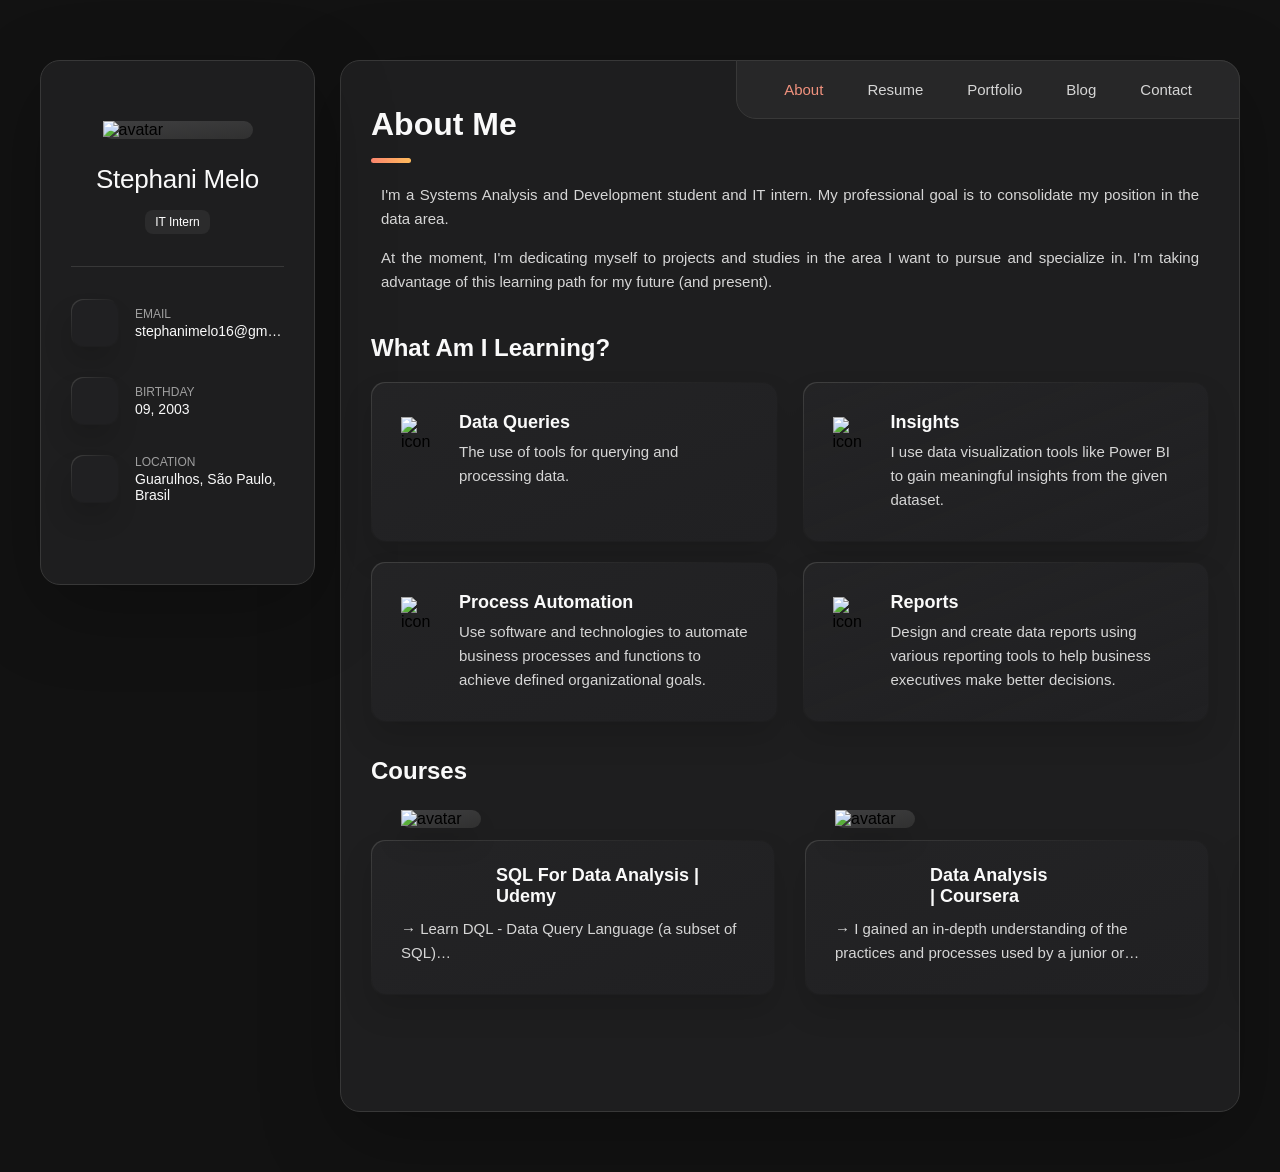
==== commit f6b813e8: "atualização do site atualização do site" ====
--- a/index.html
+++ b/index.html
@@ -27,7 +27,7 @@
 
                 <div class="info-content">
                     <h1 class="name" title="Richard Hanrick">Stephani Melo</h1>
-                    <p class="title">Web Developer</p>
+                    <p class="title">IT Intern</p>
                 </div>
 
                 <button class="info-more-btn" data-sidebar-btn>
@@ -492,13 +492,13 @@
                             <li class="select-item"><button data-select-item>All</button></li>
                             <li class="select-item"><button data-select-item>Dashboards</button></li>
                             <li class="select-item"><button data-select-item>Reporting</button></li>
-                            <li class="select-item"><button data-select-item>My CV</button></li>
+                            <li class="select-item"><button data-select-item>Programming</button></li>
                         </ul>
                     </div>
 
                     <ul class="project-list">
-                        <li class="project-item active" data-filter-item data-category="meu cv">
-                           <a href="https://fatecspgov-my.sharepoint.com/my?id=%2Fpersonal%2Fstephani%5Fmelo%5Ffatec%5Fsp%5Fgov%5Fbr%2FDocuments%2FCVstephanimelo%2Epdf&parent=%2Fpersonal%2Fstephani%5Fmelo%5Ffatec%5Fsp%5Fgov%5Fbr%2FDocuments" target="_blank">
+                        <li class="project-item active" data-filter-item data-category="Dashboards">
+                           <a href="https://public.tableau.com/app/profile/stephani.dos.santos.melo/viz/Primeiraplanilha-Rankingdefelicidadedecadapas/Planilha2" target="_blank">
     <!-- conteúdo do link -->
 
 
@@ -508,16 +508,16 @@
                                         <ion-icon name="eye-outline"></ion-icon>
                                     </div>
 
-                                    <img src="https://i.postimg.cc/Y2WzHchh/Captura-de-tela-2-3-2025-222655-fatecspgov-my-sharepoint-com.jpg" alt="finance" loading="lazy">
-                                </figure>
-
-                                <h3 class="project-title">CV</h3>
-                                <p class="project-category"></p>
+                                    <img src="https://i.postimg.cc/wTTjP7w7/Captura-de-tela-5-3-2025-223126-public-tableau-com.jpg" alt="finance" loading="lazy">
+                                </figure>
+
+                                <h3 class="project-title">Minha primeira planilha no Tableau</h3>
+                                <p class="project-category">Dashboards</p>
                             </a>
                         </li>
 
                         <li class="project-item active" data-filter-item data-category="programming">
-                             <a href="https://fatecspgov-my.sharepoint.com/my?id=%2Fpersonal%2Fstephani%5Fmelo%5Ffatec%5Fsp%5Fgov%5Fbr%2FDocuments%2FCVstephanimelo%2Epdf&parent=%2Fpersonal%2Fstephani%5Fmelo%5Ffatec%5Fsp%5Fgov%5Fbr%2FDocuments" target="_blank">
+                             <a href="sem link ainda" target="_blank">
     <!-- conteúdo do link -->
                                 <figure class="project-img">
                                     <div class="project-item-icon-box">
